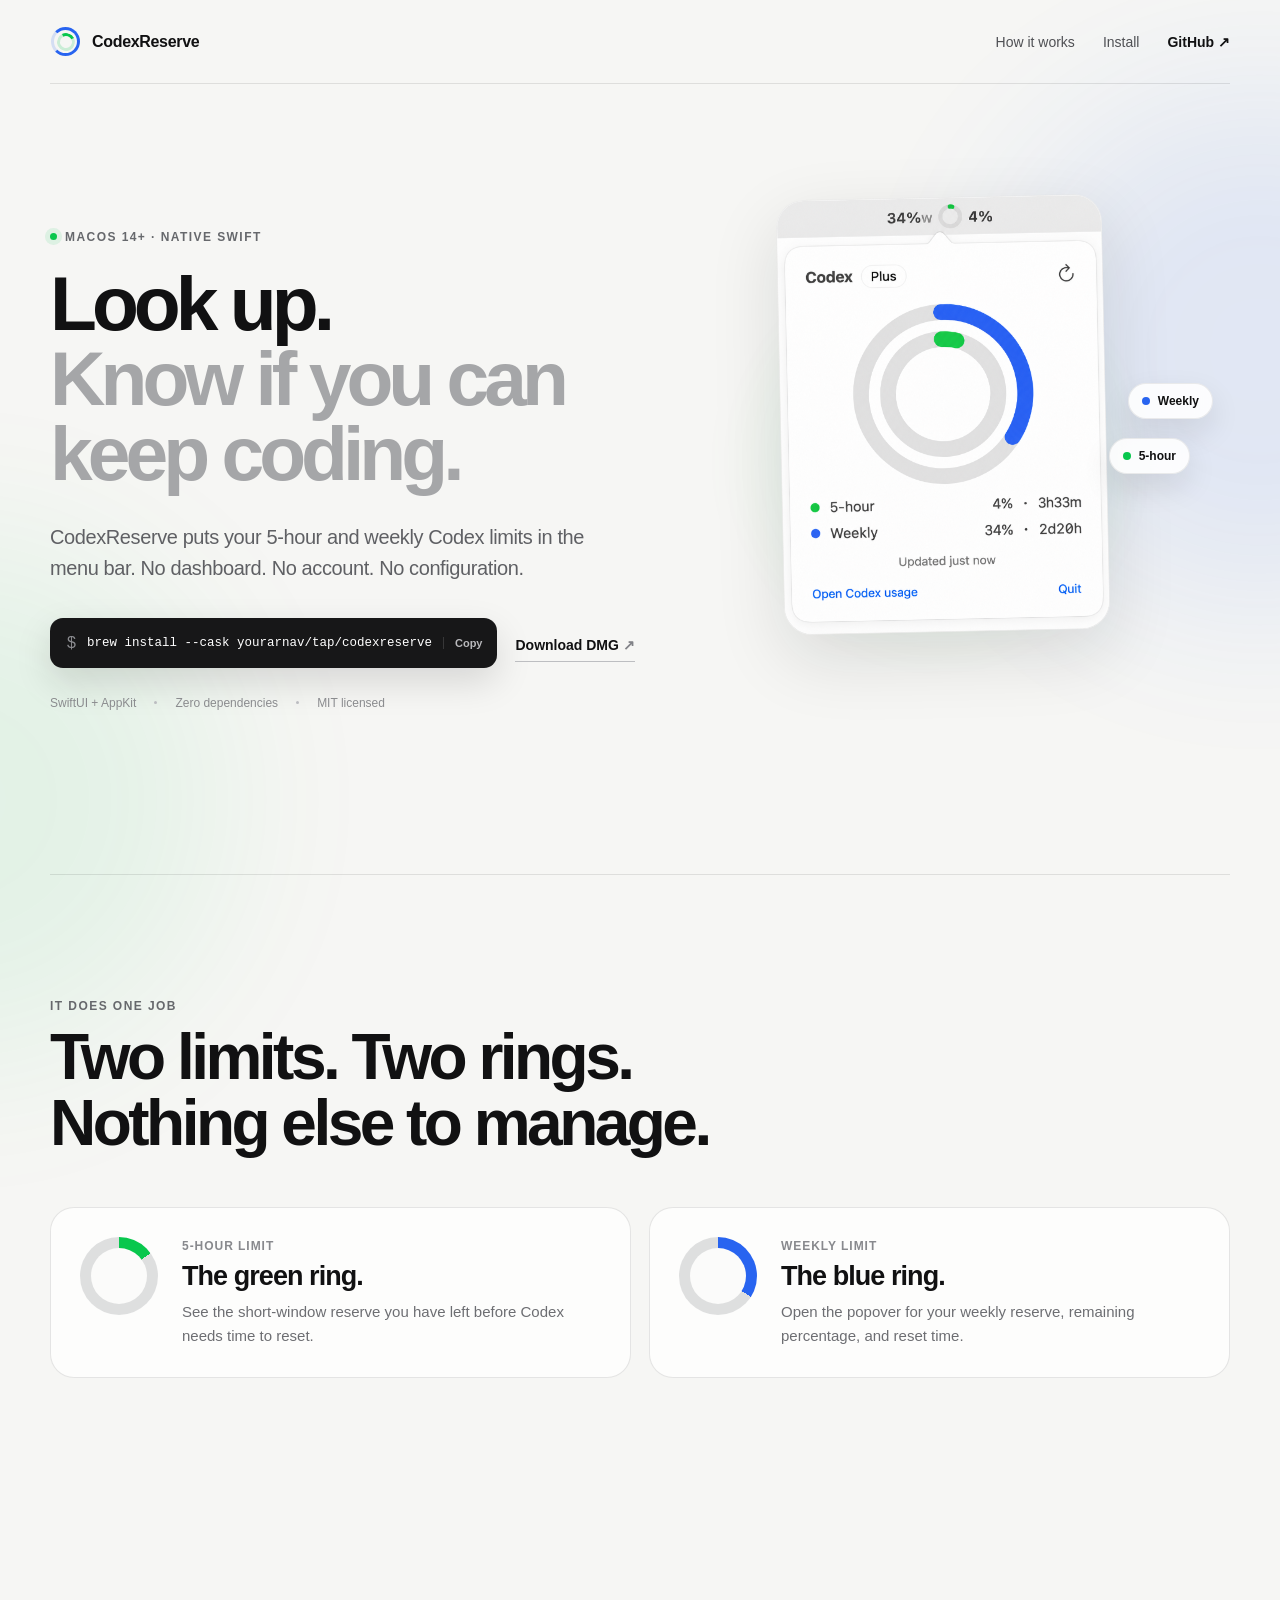
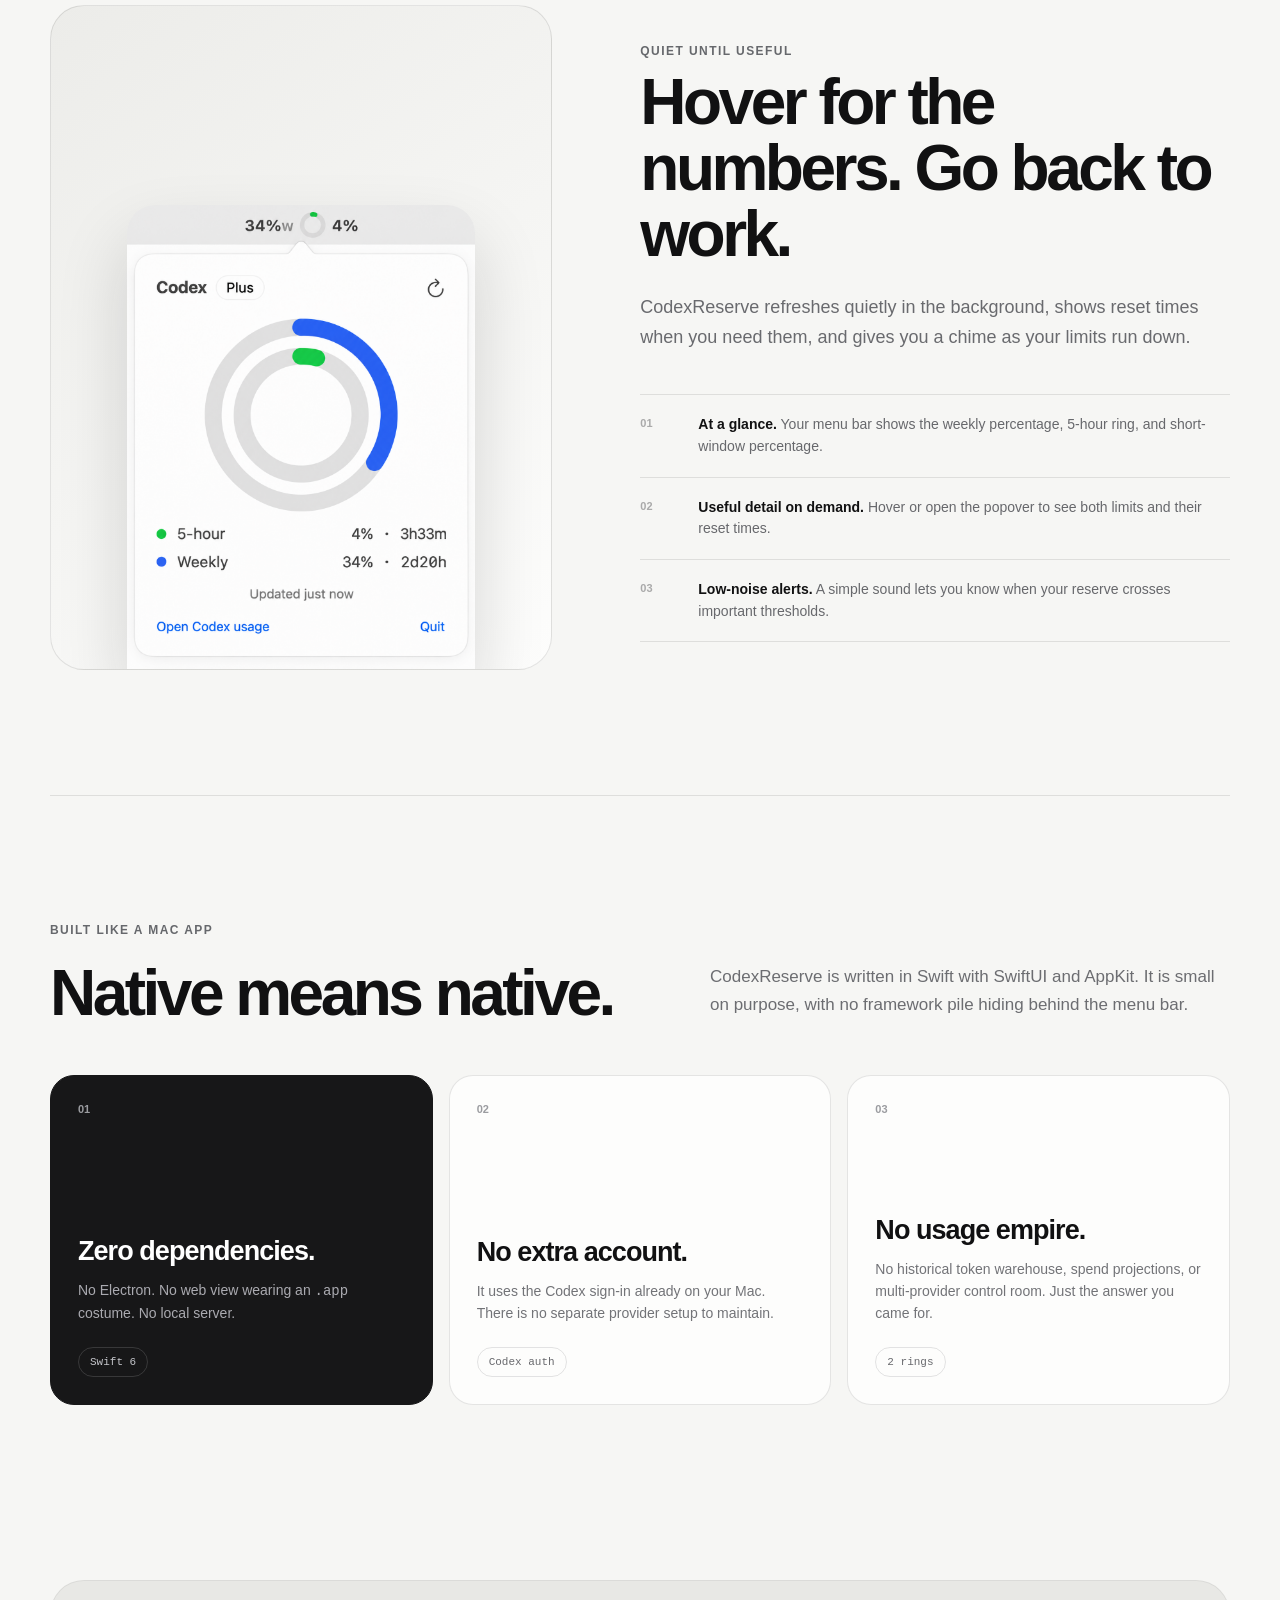
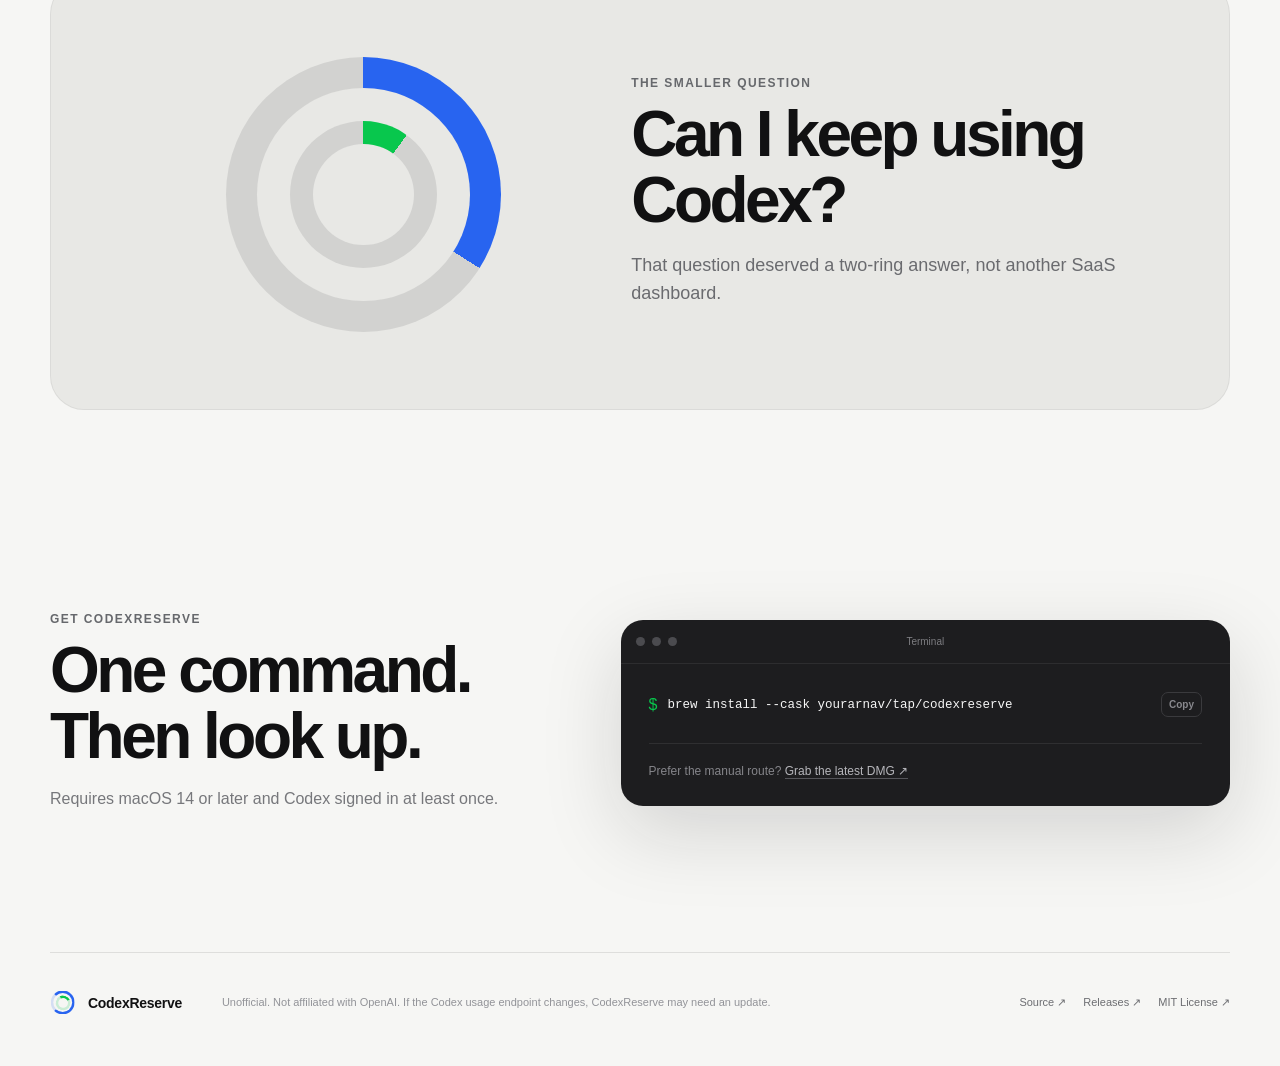
==== Website/index.html @ edc004e2 "Restore Website/index.html (recovered verbatim)" ====
<!doctype html>
<html lang="en">
<head>
  <meta charset="utf-8" />
  <meta name="viewport" content="width=device-width, initial-scale=1" />
  <meta name="description" content="CodexReserve — a tiny native macOS menu bar app that shows your 5-hour and weekly Codex limits at a glance." />
  <meta name="theme-color" content="#f6f6f4" />
  <title>CodexReserve — Know if you can keep coding.</title>
  <link rel="icon" href="assets/favicon.svg" type="image/svg+xml" />
  <link rel="stylesheet" href="styles.css" />
</head>
<body>
  <div class="ambient ambient-blue" aria-hidden="true"></div>
  <div class="ambient ambient-green" aria-hidden="true"></div>

  <header class="site-header">
    <a class="brand" href="#top" aria-label="CodexReserve home">
      <span class="brand-mark" aria-hidden="true">
        <span class="brand-ring brand-ring-blue"></span>
        <span class="brand-ring brand-ring-green"></span>
      </span>
      <span>CodexReserve</span>
    </a>

    <nav class="nav-links" aria-label="Primary navigation">
      <a href="#how">How it works</a>
      <a href="#install">Install</a>
      <a class="nav-github" href="https://github.com/yourarnav/CodexReserve" target="_blank" rel="noreferrer">GitHub ↗</a>
    </nav>
  </header>

  <main id="top">
    <section class="hero section-shell">
      <div class="hero-copy reveal">
        <div class="eyebrow"><span class="pulse-dot"></span> macOS 14+ · native Swift</div>
        <h1>Look up.<br><span>Know if you can keep coding.</span></h1>
        <p class="hero-lede">CodexReserve puts your 5-hour and weekly Codex limits in the menu bar. No dashboard. No account. No configuration.</p>

        <div class="hero-actions" id="install">
          <button class="install-command" type="button" data-copy="brew install --cask yourarnav/tap/codexreserve" aria-label="Copy Homebrew install command">
            <span class="terminal-prompt">$</span>
            <code>brew install --cask yourarnav/tap/codexreserve</code>
            <span class="copy-label">Copy</span>
          </button>
          <a class="secondary-link" href="https://github.com/yourarnav/CodexReserve/releases" target="_blank" rel="noreferrer">Download DMG <span>↗</span></a>
        </div>

        <div class="hero-meta" aria-label="Project details">
          <span>SwiftUI + AppKit</span>
          <span>Zero dependencies</span>
          <span>MIT licensed</span>
        </div>
      </div>

      <div class="hero-visual reveal reveal-delay-1" aria-label="CodexReserve app preview">
        <div class="visual-halo" aria-hidden="true"></div>
        <div class="popover-shot image-card">
          <img src="assets/pop.png" alt="CodexReserve popover showing blue weekly and green 5-hour usage rings" />
        </div>
        <div class="float-chip chip-weekly"><span class="dot dot-blue"></span> Weekly</div>
        <div class="float-chip chip-five"><span class="dot dot-green"></span> 5-hour</div>
      </div>
    </section>

    <section class="statement section-shell reveal" id="how">
      <p class="section-kicker">It does one job</p>
      <h2>Two limits. Two rings.<br>Nothing else to manage.</h2>
      <div class="limit-grid">
        <article class="limit-card limit-five">
          <div class="mini-ring mini-ring-green" aria-hidden="true"></div>
          <div>
            <p class="limit-label">5-hour limit</p>
            <h3>The green ring.</h3>
            <p>See the short-window reserve you have left before Codex needs time to reset.</p>
          </div>
        </article>
        <article class="limit-card limit-weekly">
          <div class="mini-ring mini-ring-blue" aria-hidden="true"></div>
          <div>
            <p class="limit-label">Weekly limit</p>
            <h3>The blue ring.</h3>
            <p>Open the popover for your weekly reserve, remaining percentage, and reset time.</p>
          </div>
        </article>
      </div>
    </section>

    <section class="experience section-shell reveal">
      <div class="experience-image-wrap">
        <img src="assets/pop.png" alt="CodexReserve popover interface" class="experience-image" loading="lazy" />
      </div>
      <div class="experience-copy">
        <p class="section-kicker">Quiet until useful</p>
        <h2>Hover for the numbers. Go back to work.</h2>
        <p>CodexReserve refreshes quietly in the background, shows reset times when you need them, and gives you a chime as your limits run down.</p>
        <div class="feature-lines">
          <div><span>01</span><p><strong>At a glance.</strong> Your menu bar shows the weekly percentage, 5-hour ring, and short-window percentage.</p></div>
          <div><span>02</span><p><strong>Useful detail on demand.</strong> Hover or open the popover to see both limits and their reset times.</p></div>
          <div><span>03</span><p><strong>Low-noise alerts.</strong> A simple sound lets you know when your reserve crosses important thresholds.</p></div>
        </div>
      </div>
    </section>

    <section class="native section-shell" id="native">
      <div class="native-intro reveal">
        <p class="section-kicker">Built like a Mac app</p>
        <h2>Native means native.</h2>
        <p>CodexReserve is written in Swift with SwiftUI and AppKit. It is small on purpose, with no framework pile hiding behind the menu bar.</p>
      </div>
      <div class="native-grid reveal reveal-delay-1">
        <article class="native-card native-card-dark">
          <span class="card-number">01</span>
          <h3>Zero dependencies.</h3>
          <p>No Electron. No web view wearing an <code>.app</code> costume. No local server.</p>
          <div class="code-pill">Swift 6</div>
        </article>
        <article class="native-card">
          <span class="card-number">02</span>
          <h3>No extra account.</h3>
          <p>It uses the Codex sign-in already on your Mac. There is no separate provider setup to maintain.</p>
          <div class="code-pill">Codex auth</div>
        </article>
        <article class="native-card">
          <span class="card-number">03</span>
          <h3>No usage empire.</h3>
          <p>No historical token warehouse, spend projections, or multi-provider control room. Just the answer you came for.</p>
          <div class="code-pill">2 rings</div>
        </article>
      </div>
    </section>

    <section class="answer section-shell reveal">
      <div class="answer-inner">
        <div class="answer-rings" aria-hidden="true">
          <span class="answer-ring answer-ring-blue"></span>
          <span class="answer-ring answer-ring-green"></span>
        </div>
        <div>
          <p class="section-kicker">The smaller question</p>
          <h2>Can I keep using Codex?</h2>
          <p>That question deserved a two-ring answer, not another SaaS dashboard.</p>
        </div>
      </div>
    </section>

    <section class="get section-shell reveal">
      <div class="get-copy">
        <p class="section-kicker">Get CodexReserve</p>
        <h2>One command.<br>Then look up.</h2>
        <p>Requires macOS 14 or later and Codex signed in at least once.</p>
      </div>
      <div class="install-panel">
        <div class="terminal-top"><span></span><span></span><span></span><small>Terminal</small></div>
        <div class="terminal-body">
          <button class="terminal-command" type="button" data-copy="brew install --cask yourarnav/tap/codexreserve">
            <span>$</span><code>brew install --cask yourarnav/tap/codexreserve</code><b>Copy</b>
          </button>
          <p class="terminal-note">Prefer the manual route? <a href="https://github.com/yourarnav/CodexReserve/releases" target="_blank" rel="noreferrer">Grab the latest DMG ↗</a></p>
        </div>
      </div>
    </section>
  </main>

  <footer class="site-footer section-shell">
    <a class="brand footer-brand" href="#top">
      <span class="brand-mark" aria-hidden="true"><span class="brand-ring brand-ring-blue"></span><span class="brand-ring brand-ring-green"></span></span>
      <span>CodexReserve</span>
    </a>
    <p>Unofficial. Not affiliated with OpenAI. If the Codex usage endpoint changes, CodexReserve may need an update.</p>
    <div class="footer-links">
      <a href="https://github.com/yourarnav/CodexReserve" target="_blank" rel="noreferrer">Source ↗</a>
      <a href="https://github.com/yourarnav/CodexReserve/releases" target="_blank" rel="noreferrer">Releases ↗</a>
      <a href="https://github.com/yourarnav/CodexReserve/blob/main/LICENSE" target="_blank" rel="noreferrer">MIT License ↗</a>
    </div>
  </footer>

  <div class="toast" role="status" aria-live="polite">Copied to clipboard</div>
  <script src="script.js"></script>
</body>
</html>
---- Website/styles.css ----
:root {
  --bg: #f6f6f4;
  --paper: #ffffff;
  --ink: #111112;
  --muted: #6f7074;
  --line: rgba(17, 17, 18, 0.10);
  --green: #08c74d;
  --blue: #2864f0;
  --radius-xl: 34px;
  --radius-lg: 24px;
  --shadow: 0 24px 70px rgba(20, 21, 24, 0.12);
  --max: 1180px;
}

* { box-sizing: border-box; }
html { scroll-behavior: smooth; }
body {
  margin: 0;
  color: var(--ink);
  background: var(--bg);
  font-family: -apple-system, BlinkMacSystemFont, "SF Pro Display", "SF Pro Text", Inter, Helvetica, Arial, sans-serif;
  -webkit-font-smoothing: antialiased;
  overflow-x: hidden;
}

a { color: inherit; text-decoration: none; }
button, input { font: inherit; }
button { color: inherit; }
img { display: block; max-width: 100%; }
::selection { background: rgba(40, 100, 240, .16); }

.ambient {
  position: fixed;
  width: 520px;
  height: 520px;
  filter: blur(90px);
  border-radius: 50%;
  opacity: .10;
  pointer-events: none;
  z-index: -1;
}
.ambient-blue { background: var(--blue); top: 90px; right: -240px; }
.ambient-green { background: var(--green); top: 540px; left: -300px; opacity: .075; }

.section-shell { width: min(calc(100% - 48px), var(--max)); margin-inline: auto; }

.site-header {
  width: min(calc(100% - 48px), var(--max));
  height: 84px;
  margin-inline: auto;
  display: flex;
  align-items: center;
  justify-content: space-between;
  border-bottom: 1px solid var(--line);
  position: relative;
  z-index: 50;
}
.brand { display: inline-flex; align-items: center; gap: 11px; font-size: 16px; font-weight: 710; letter-spacing: -.02em; }
.brand-mark { width: 31px; height: 31px; position: relative; display: inline-block; }
.brand-ring { position: absolute; border: 3px solid; border-radius: 50%; }
.brand-ring-blue { width: 29px; height: 29px; inset: 1px; border-color: var(--blue); border-left-color: rgba(40,100,240,.16); }
.brand-ring-green { width: 18px; height: 18px; inset: 6.5px; border-color: rgba(8,199,77,.18); border-top-color: var(--green); transform: rotate(18deg); }
.nav-links { display: flex; align-items: center; gap: 28px; font-size: 14px; color: #4f5054; }
.nav-links a { transition: opacity .2s ease; }
.nav-links a:hover { opacity: .55; }
.nav-github { color: var(--ink) !important; font-weight: 650; }

.hero {
  min-height: 790px;
  display: grid;
  grid-template-columns: 1.02fr .98fr;
  align-items: center;
  gap: 32px;
  padding-block: 70px 92px;
}
.eyebrow, .section-kicker {
  font-size: 12px;
  font-weight: 760;
  letter-spacing: .12em;
  text-transform: uppercase;
  color: #66686c;
}
.eyebrow { display: inline-flex; align-items: center; gap: 8px; margin-bottom: 22px; }
.pulse-dot { width: 7px; height: 7px; border-radius: 50%; background: var(--green); box-shadow: 0 0 0 5px rgba(8,199,77,.1); }
.hero h1 {
  font-size: clamp(54px, 6vw, 82px);
  line-height: .98;
  letter-spacing: -.065em;
  margin: 0;
  max-width: 720px;
  font-weight: 760;
}
.hero h1 span { color: #a5a6a8; }
.hero-lede {
  max-width: 600px;
  margin: 30px 0 0;
  font-size: 20px;
  line-height: 1.55;
  letter-spacing: -.02em;
  color: #5f6064;
}
.hero-actions { display: flex; align-items: center; gap: 18px; margin-top: 34px; flex-wrap: wrap; }
.install-command {
  border: 0;
  background: #171718;
  color: #fff;
  min-height: 50px;
  padding: 0 15px 0 17px;
  border-radius: 13px;
  display: inline-flex;
  align-items: center;
  gap: 11px;
  cursor: pointer;
  box-shadow: 0 14px 36px rgba(0,0,0,.13);
  transition: transform .2s ease, box-shadow .2s ease;
  max-width: 100%;
}
.install-command:hover { transform: translateY(-2px); box-shadow: 0 18px 42px rgba(0,0,0,.18); }
.install-command code { font-family: ui-monospace, SFMono-Regular, Menlo, Monaco, monospace; font-size: 12.5px; white-space: nowrap; }
.terminal-prompt { color: #8b8c90; }
.copy-label { font-size: 11px; border-left: 1px solid rgba(255,255,255,.14); padding-left: 11px; color: #b9b9bc; font-weight: 650; }
.secondary-link { font-size: 14px; font-weight: 680; border-bottom: 1px solid #bdbec1; padding: 13px 0 8px; }
.secondary-link span { color: #818287; }
.hero-meta { display: flex; flex-wrap: wrap; gap: 9px 18px; margin-top: 28px; color: #8a8b8e; font-size: 12px; }
.hero-meta span { display: inline-flex; align-items: center; gap: 18px; }
.hero-meta span:not(:last-child)::after { content: ""; width: 3px; height: 3px; border-radius: 50%; background: #bbbcc0; }

.hero-visual { min-height: 610px; position: relative; perspective: 1000px; }
.visual-halo { position: absolute; width: 460px; height: 460px; background: radial-gradient(circle, rgba(40,100,240,.15), rgba(8,199,77,.035) 46%, transparent 69%); filter: blur(12px); top: 68px; left: 48%; transform: translateX(-50%); }
.image-card { background: rgba(255,255,255,.9); border: 1px solid rgba(17,17,18,.08); box-shadow: var(--shadow); overflow: hidden; }
.image-card img { width: 100%; height: 100%; object-fit: cover; }
.popover-shot { position: absolute; width: 58%; aspect-ratio: 1086/1448; left: 20%; top: 34px; border-radius: 28px; transform: rotate(-1.2deg); z-index: 3; }
.float-chip { position: absolute; z-index: 5; background: rgba(255,255,255,.88); backdrop-filter: blur(15px); border: 1px solid rgba(17,17,18,.08); box-shadow: 0 13px 30px rgba(20,21,24,.10); border-radius: 999px; padding: 10px 13px; font-size: 12px; font-weight: 650; display: flex; align-items: center; gap: 8px; }
.chip-weekly { right: 3%; top: 220px; }
.chip-five { right: 7%; top: 275px; }
.dot { width: 8px; height: 8px; border-radius: 50%; display: inline-block; }
.dot-blue { background: var(--blue); }
.dot-green { background: var(--green); }

.statement { padding: 112px 0; border-top: 1px solid var(--line); }
.statement h2, .native h2, .answer h2, .get h2, .experience h2 {
  font-size: clamp(40px, 5vw, 66px);
  letter-spacing: -.055em;
  line-height: 1.03;
  margin: 12px 0 0;
  font-weight: 745;
}
.limit-grid { display: grid; grid-template-columns: 1fr 1fr; gap: 18px; margin-top: 50px; }
.limit-card { background: rgba(255,255,255,.73); border: 1px solid var(--line); border-radius: var(--radius-lg); padding: 29px; display: grid; grid-template-columns: auto 1fr; gap: 24px; align-items: start; }
.limit-label { color: #88898d; font-size: 12px; font-weight: 730; letter-spacing: .08em; text-transform: uppercase; margin: 2px 0 8px; }
.limit-card h3 { font-size: 27px; letter-spacing: -.035em; margin: 0 0 8px; }
.limit-card p:last-child { color: #6d6e72; line-height: 1.6; margin: 0; font-size: 15px; }
.mini-ring { width: 78px; height: 78px; border-radius: 50%; position: relative; }
.mini-ring::after { content: ""; position: absolute; inset: 11px; border-radius: 50%; background: #fbfbfa; }
.mini-ring-green { background: conic-gradient(var(--green) 0 15%, #dedfdf 15% 100%); }
.mini-ring-blue { background: conic-gradient(var(--blue) 0 34%, #dedfdf 34% 100%); }

.experience { display: grid; grid-template-columns: .92fr 1.08fr; gap: 88px; align-items: center; padding: 115px 0 125px; }
.experience-image-wrap { background: linear-gradient(145deg, #ecece9, #fdfdfc); border: 1px solid var(--line); border-radius: var(--radius-xl); min-height: 665px; position: relative; overflow: hidden; display: grid; place-items: end center; padding: 42px 38px 0; }
.experience-image { width: min(82%, 410px); border-radius: 28px 28px 0 0; box-shadow: 0 36px 70px rgba(19,19,21,.16); }
.experience-copy > p:not(.section-kicker) { color: #696a6e; font-size: 18px; line-height: 1.65; max-width: 560px; margin: 25px 0 0; }
.feature-lines { margin-top: 42px; border-top: 1px solid var(--line); }
.feature-lines > div { display: grid; grid-template-columns: 44px 1fr; gap: 14px; padding: 19px 0; border-bottom: 1px solid var(--line); }
.feature-lines span { color: #aaa; font-size: 11px; font-weight: 740; padding-top: 3px; }
.feature-lines p { margin: 0; color: #67686c; font-size: 14px; line-height: 1.55; }
.feature-lines strong { color: var(--ink); }

.native { padding: 115px 0 125px; border-top: 1px solid var(--line); }
.native-intro { display: grid; grid-template-columns: 1fr 1fr; column-gap: 40px; align-items: end; }
.native-intro .section-kicker { grid-column: 1 / -1; }
.native-intro p:last-child { color: #6c6d71; font-size: 17px; line-height: 1.65; margin: 0 0 8px; max-width: 520px; justify-self: end; }
.native-grid { display: grid; grid-template-columns: repeat(3, 1fr); gap: 16px; margin-top: 48px; }
.native-card { min-height: 330px; border: 1px solid var(--line); border-radius: var(--radius-lg); padding: 27px; background: rgba(255,255,255,.72); display: flex; flex-direction: column; }
.native-card-dark { background: #171718; color: white; border-color: #171718; }
.card-number { font-size: 11px; color: #9b9ca0; font-weight: 700; }
.native-card h3 { margin: auto 0 12px; font-size: 27px; letter-spacing: -.035em; }
.native-card p { margin: 0 0 22px; color: #727377; line-height: 1.6; font-size: 14px; }
.native-card-dark p { color: #aaaab0; }
.native-card code { font-family: ui-monospace, SFMono-Regular, Menlo, monospace; }
.code-pill { align-self: flex-start; border: 1px solid rgba(17,17,18,.11); border-radius: 999px; padding: 8px 11px; font-family: ui-monospace, SFMono-Regular, Menlo, monospace; font-size: 11px; color: #68696d; }
.native-card-dark .code-pill { border-color: rgba(255,255,255,.14); color: #c4c5ca; }

.answer { padding: 50px 0 130px; }
.answer-inner { min-height: 430px; border-radius: var(--radius-xl); background: #e8e8e5; border: 1px solid rgba(17,17,18,.06); display: grid; grid-template-columns: 1fr 1.1fr; align-items: center; overflow: hidden; padding: 55px 74px; gap: 30px; }
.answer-rings { width: 275px; height: 275px; position: relative; justify-self: center; }
.answer-ring { position: absolute; border-radius: 50%; }
.answer-ring-blue { inset: 0; background: conic-gradient(var(--blue) 0 34%, #d2d2d0 34%); }
.answer-ring-blue::after { content: ""; position: absolute; inset: 31px; border-radius: 50%; background: #e8e8e5; }
.answer-ring-green { inset: 64px; background: conic-gradient(var(--green) 0 10%, #d2d2d0 10%); z-index: 2; }
.answer-ring-green::after { content: ""; position: absolute; inset: 23px; border-radius: 50%; background: #e8e8e5; }
.answer-inner h2 { font-size: clamp(42px, 5vw, 64px); }
.answer-inner p:last-child { color: #6a6b6f; font-size: 18px; line-height: 1.55; max-width: 520px; }

.get { display: grid; grid-template-columns: .9fr 1.1fr; gap: 72px; align-items: center; padding: 60px 0 125px; }
.get-copy > p:last-child { color: #76777b; line-height: 1.6; }
.install-panel { background: #1d1d1f; border-radius: 22px; box-shadow: 0 26px 80px rgba(20,20,22,.15); overflow: hidden; }
.terminal-top { height: 44px; display: flex; align-items: center; gap: 7px; padding: 0 15px; border-bottom: 1px solid rgba(255,255,255,.07); position: relative; }
.terminal-top span { width: 9px; height: 9px; border-radius: 50%; background: #4b4b4f; }
.terminal-top small { position: absolute; left: 50%; transform: translateX(-50%); color: #7d7d81; font-size: 10px; }
.terminal-body { padding: 28px; }
.terminal-command { width: 100%; background: transparent; border: 0; color: #f6f6f6; display: grid; grid-template-columns: auto 1fr auto; align-items: center; gap: 10px; padding: 0; text-align: left; cursor: pointer; }
.terminal-command > span { color: var(--green); }
.terminal-command code { font-family: ui-monospace, SFMono-Regular, Menlo, Monaco, monospace; font-size: 12.5px; overflow: hidden; text-overflow: ellipsis; white-space: nowrap; }
.terminal-command b { font-size: 10px; color: #89898e; border: 1px solid #3a3a3d; border-radius: 7px; padding: 6px 7px; }
.terminal-note { margin: 26px 0 0; padding-top: 20px; border-top: 1px solid rgba(255,255,255,.08); color: #85858a; font-size: 12px; }
.terminal-note a { color: #b6b6bb; border-bottom: 1px solid #55555a; }

.site-footer { border-top: 1px solid var(--line); padding: 34px 0 48px; display: grid; grid-template-columns: auto 1fr auto; align-items: center; gap: 40px; }
.footer-brand { font-size: 14px; }
.footer-brand .brand-mark { transform: scale(.82); transform-origin: left center; width: 27px; }
.site-footer > p { color: #929398; font-size: 11px; line-height: 1.5; margin: 0; max-width: 590px; }
.footer-links { display: flex; gap: 17px; color: #6d6e72; font-size: 11px; }

.toast { position: fixed; left: 50%; bottom: 28px; transform: translate(-50%, 20px); background: #151516; color: white; border-radius: 999px; padding: 10px 15px; font-size: 12px; opacity: 0; pointer-events: none; transition: opacity .22s ease, transform .22s ease; z-index: 100; box-shadow: 0 12px 35px rgba(0,0,0,.2); }
.toast.show { opacity: 1; transform: translate(-50%, 0); }

.reveal { opacity: 0; transform: translateY(18px); transition: opacity .72s cubic-bezier(.2,.7,.2,1), transform .72s cubic-bezier(.2,.7,.2,1); }
.reveal.revealed { opacity: 1; transform: none; }
.reveal-delay-1 { transition-delay: .12s; }

@media (prefers-reduced-motion: reduce) {
  *, *::before, *::after { scroll-behavior: auto !important; transition: none !important; animation: none !important; }
  .reveal { opacity: 1; transform: none; }
}

@media (max-width: 960px) {
  .nav-links a:not(.nav-github) { display: none; }
  .hero { grid-template-columns: 1fr; padding-top: 62px; }
  .hero-copy { text-align: center; }
  .eyebrow, .hero-actions, .hero-meta { justify-content: center; }
  .hero-lede { margin-inline: auto; }
  .hero-visual { width: min(100%, 680px); margin: 0 auto; min-height: 640px; }
  .limit-grid, .native-grid { grid-template-columns: 1fr; }
  .experience { grid-template-columns: 1fr; gap: 54px; }
  .experience-image-wrap { width: min(100%, 650px); justify-self: center; }
  .native-intro { grid-template-columns: 1fr; }
  .native-intro p:last-child { justify-self: start; margin-top: 22px; }
  .native-card { min-height: 260px; }
  .answer-inner { grid-template-columns: 1fr; text-align: center; padding: 55px 38px; }
  .answer-inner p:last-child { margin-inline: auto; }
  .get { grid-template-columns: 1fr; gap: 40px; }
  .site-footer { grid-template-columns: 1fr; gap: 20px; }
}

@media (max-width: 640px) {
  .section-shell, .site-header { width: min(calc(100% - 30px), var(--max)); }
  .site-header { height: 70px; }
  .nav-github { font-size: 13px; }
  .hero { min-height: 0; padding: 48px 0 72px; }
  .hero h1 { font-size: clamp(49px, 15vw, 64px); }
  .hero-lede { font-size: 17px; }
  .hero-actions { flex-direction: column; align-items: stretch; }
  .install-command { width: 100%; justify-content: flex-start; overflow: hidden; }
  .install-command code { overflow: hidden; text-overflow: ellipsis; }
  .copy-label { margin-left: auto; }
  .secondary-link { align-self: center; }
  .hero-meta span::after { display: none; }
  .hero-visual { min-height: 470px; margin-top: 18px; }
  .popover-shot { width: 64%; top: 24px; left: 18%; border-radius: 21px; }
  .chip-weekly { right: 0; top: 170px; }
  .chip-five { right: 2%; top: 218px; }
  .statement, .native { padding: 84px 0; }
  .statement h2, .native h2, .experience h2, .get h2 { font-size: 42px; }
  .limit-grid { margin-top: 34px; }
  .limit-card { grid-template-columns: 1fr; }
  .experience { padding: 85px 0; }
  .experience-image-wrap { min-height: 520px; padding: 34px 24px 0; }
  .experience-image { width: min(88%, 360px); }
  .native-grid { margin-top: 35px; }
  .answer { padding-bottom: 90px; }
  .answer-inner { padding: 48px 24px; }
  .answer-rings { width: 215px; height: 215px; }
  .answer-ring-blue::after { inset: 25px; }
  .answer-ring-green { inset: 51px; }
  .answer-ring-green::after { inset: 18px; }
  .get { padding-bottom: 90px; }
  .terminal-body { padding: 22px 18px; }
  .terminal-command code { font-size: 11px; }
  .site-footer { padding-bottom: 32px; }
  .footer-links { flex-wrap: wrap; }
}
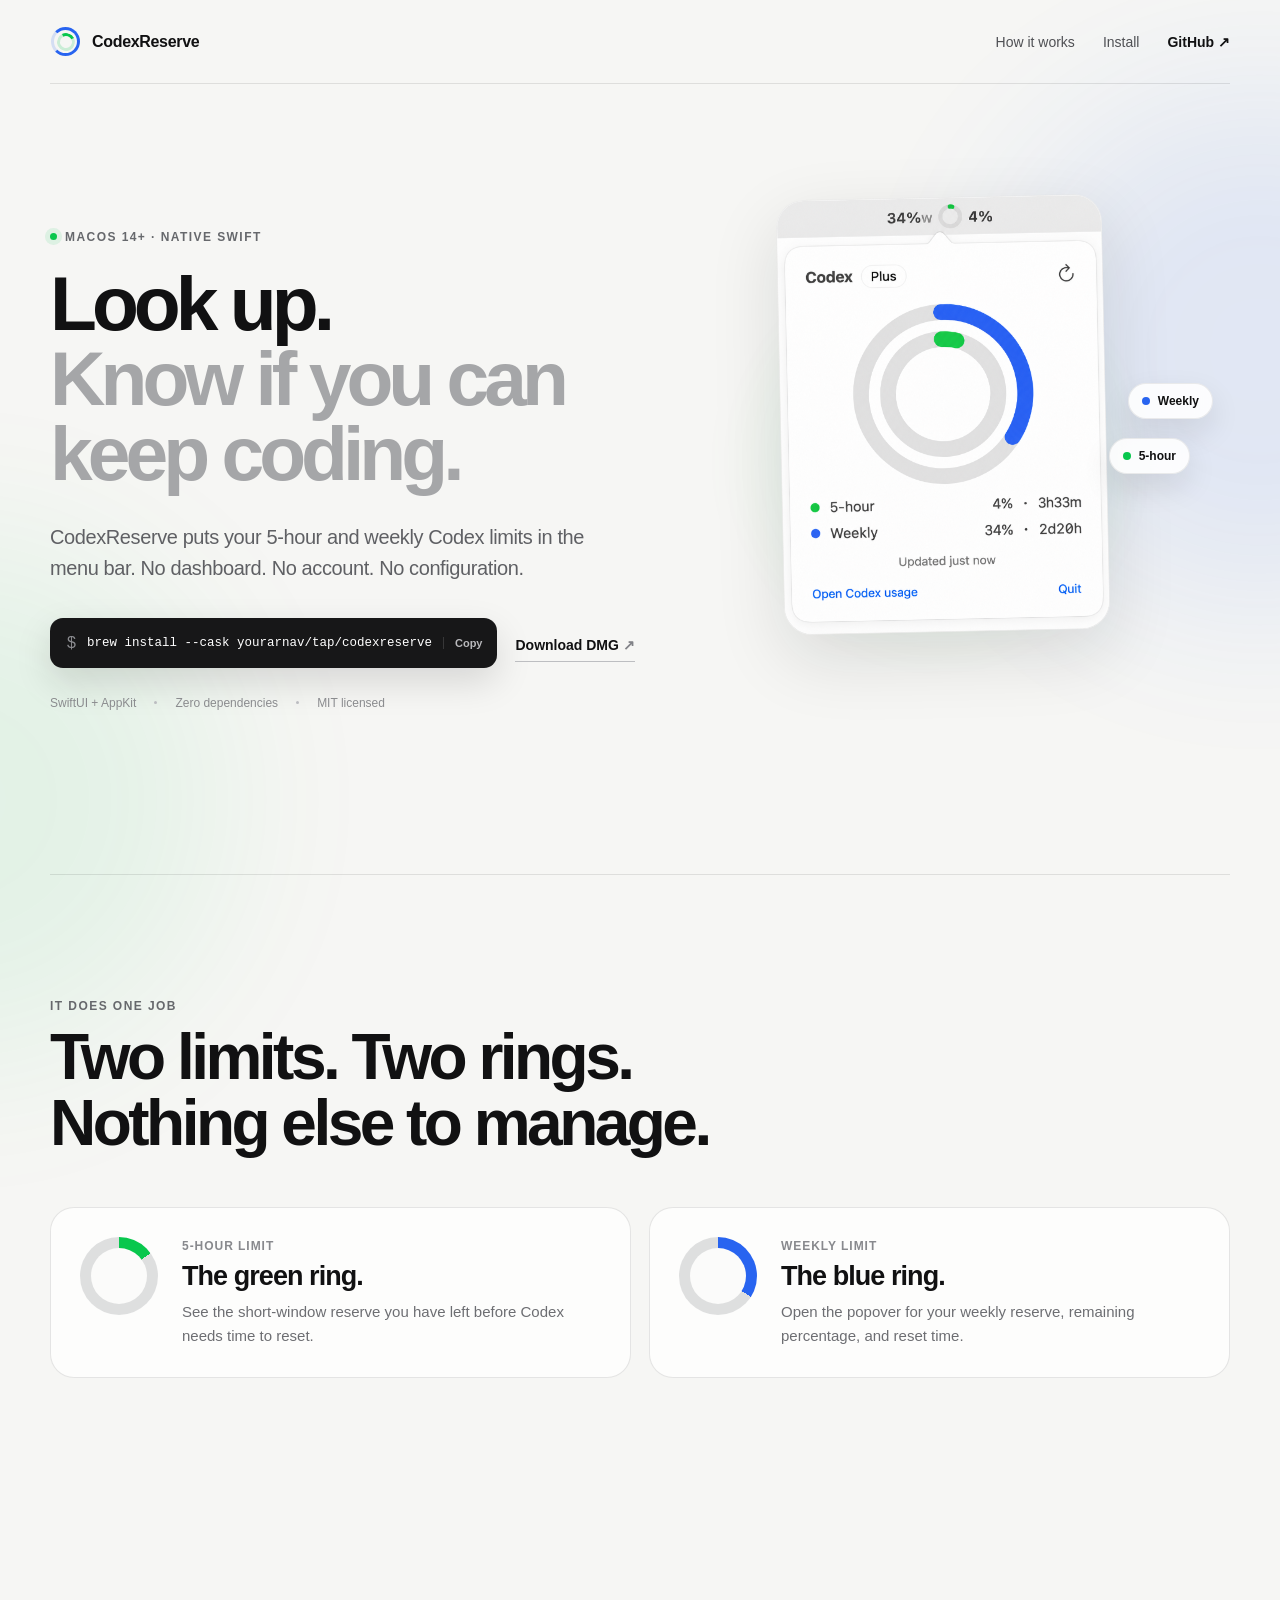
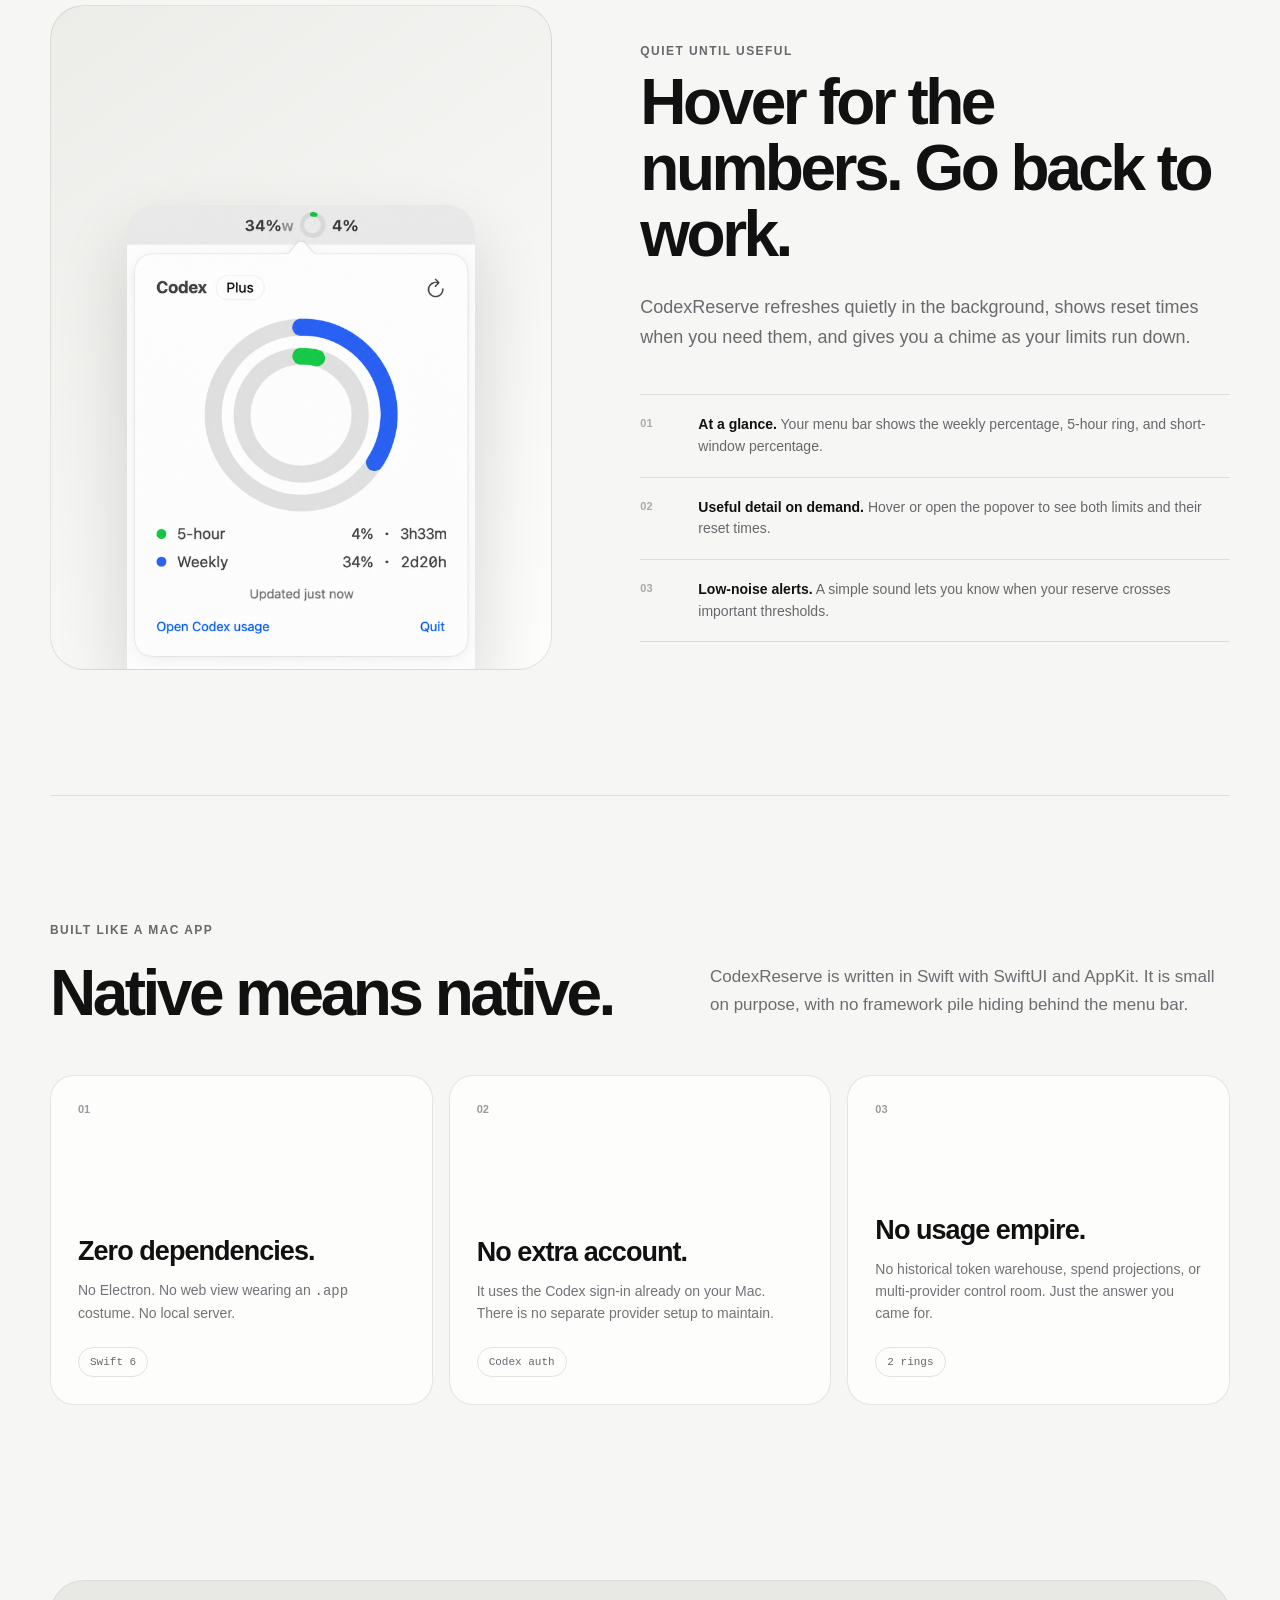
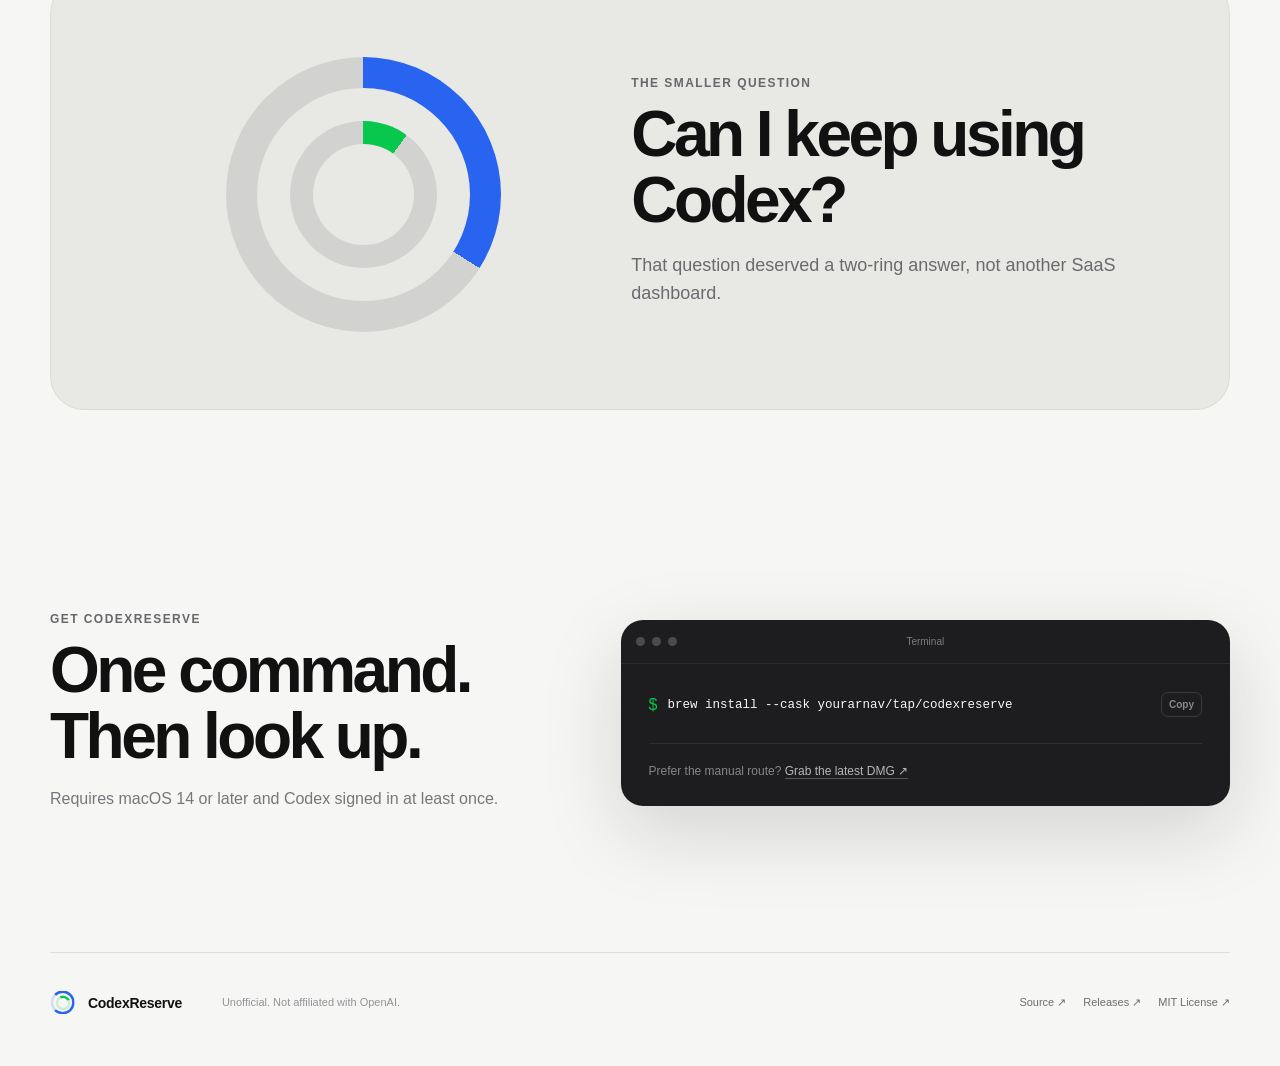
==== commit 47991fa5: "Site: all cards white, drop endpoint caveat" ====
--- a/Website/index.html
+++ b/Website/index.html
@@ -108,7 +108,7 @@
         <p>CodexReserve is written in Swift with SwiftUI and AppKit. It is small on purpose, with no framework pile hiding behind the menu bar.</p>
       </div>
       <div class="native-grid reveal reveal-delay-1">
-        <article class="native-card native-card-dark">
+        <article class="native-card">
           <span class="card-number">01</span>
           <h3>Zero dependencies.</h3>
           <p>No Electron. No web view wearing an <code>.app</code> costume. No local server.</p>
@@ -166,7 +166,7 @@
       <span class="brand-mark" aria-hidden="true"><span class="brand-ring brand-ring-blue"></span><span class="brand-ring brand-ring-green"></span></span>
       <span>CodexReserve</span>
     </a>
-    <p>Unofficial. Not affiliated with OpenAI. If the Codex usage endpoint changes, CodexReserve may need an update.</p>
+    <p>Unofficial. Not affiliated with OpenAI.</p>
     <div class="footer-links">
       <a href="https://github.com/yourarnav/CodexReserve" target="_blank" rel="noreferrer">Source ↗</a>
       <a href="https://github.com/yourarnav/CodexReserve/releases" target="_blank" rel="noreferrer">Releases ↗</a>
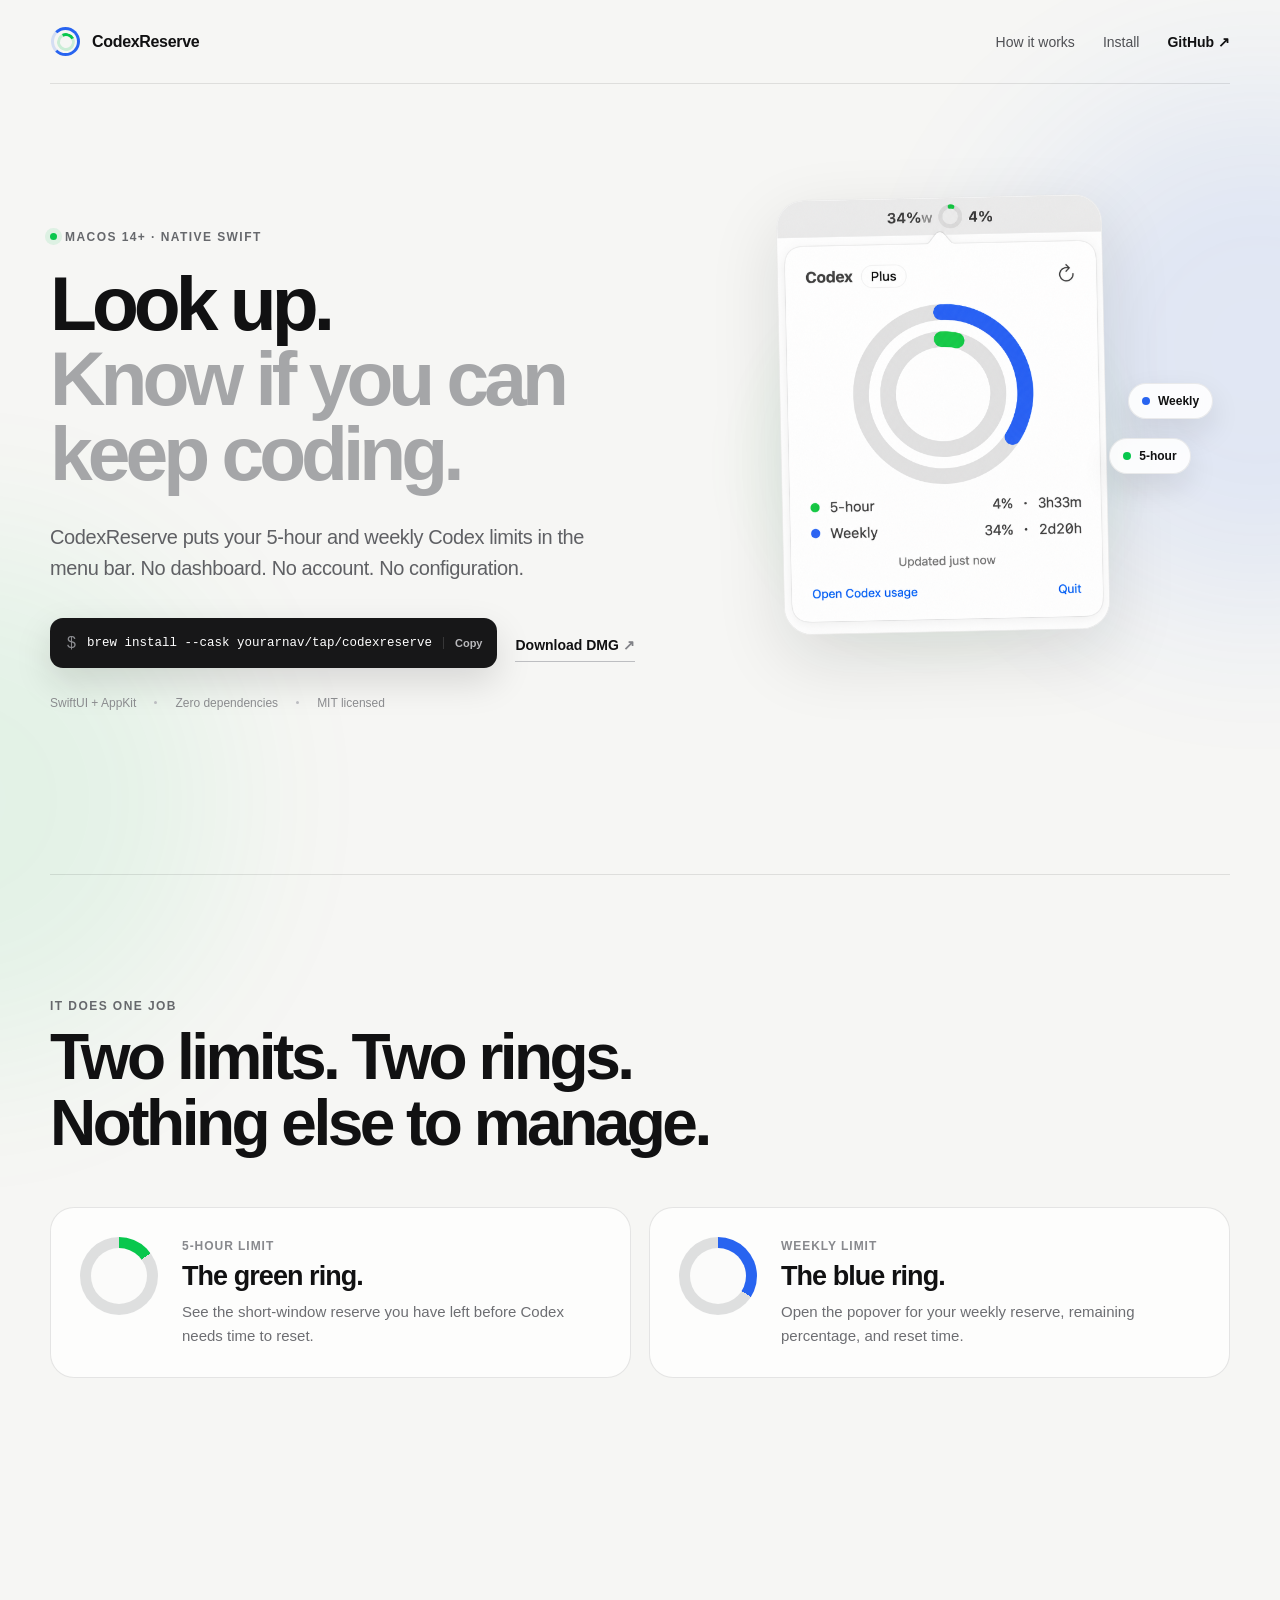
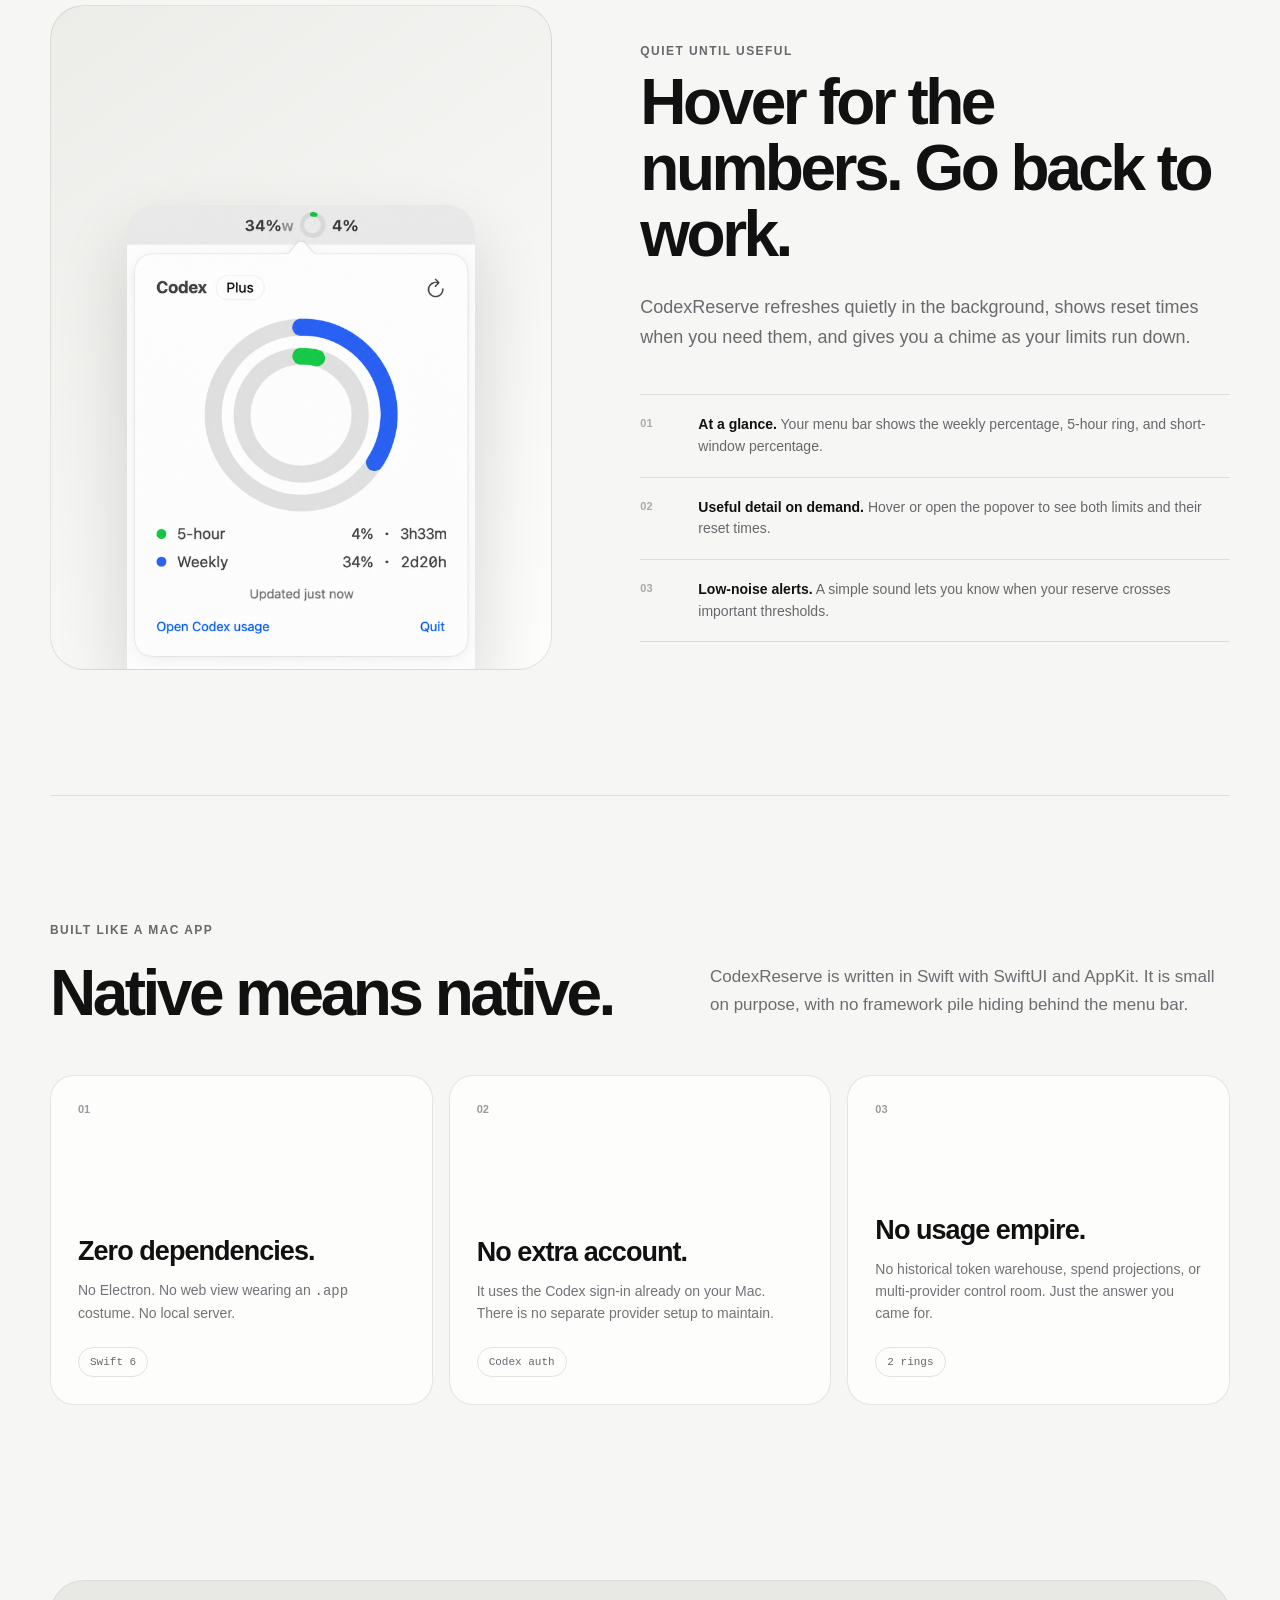
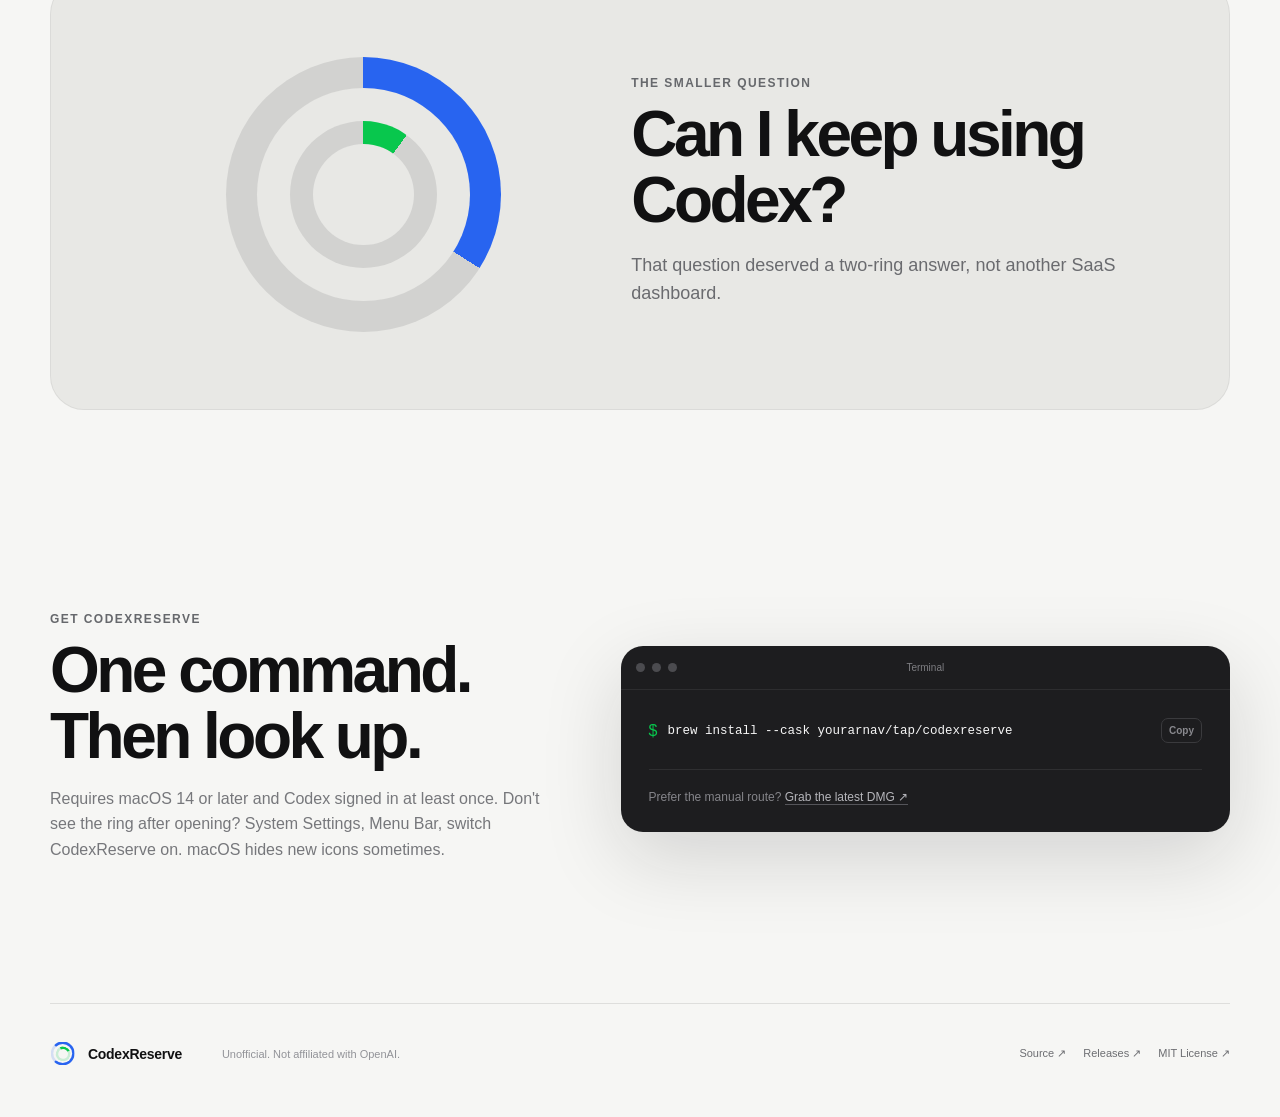
==== commit c962deaf: "Stranger-proofing: no-Codex alert, universal binary, can't-see-it notes" ====
--- a/Website/index.html
+++ b/Website/index.html
@@ -147,7 +147,7 @@
       <div class="get-copy">
         <p class="section-kicker">Get CodexReserve</p>
         <h2>One command.<br>Then look up.</h2>
-        <p>Requires macOS 14 or later and Codex signed in at least once.</p>
+        <p>Requires macOS 14 or later and Codex signed in at least once. Don't see the ring after opening? System Settings, Menu Bar, switch CodexReserve on. macOS hides new icons sometimes.</p>
       </div>
       <div class="install-panel">
         <div class="terminal-top"><span></span><span></span><span></span><small>Terminal</small></div>
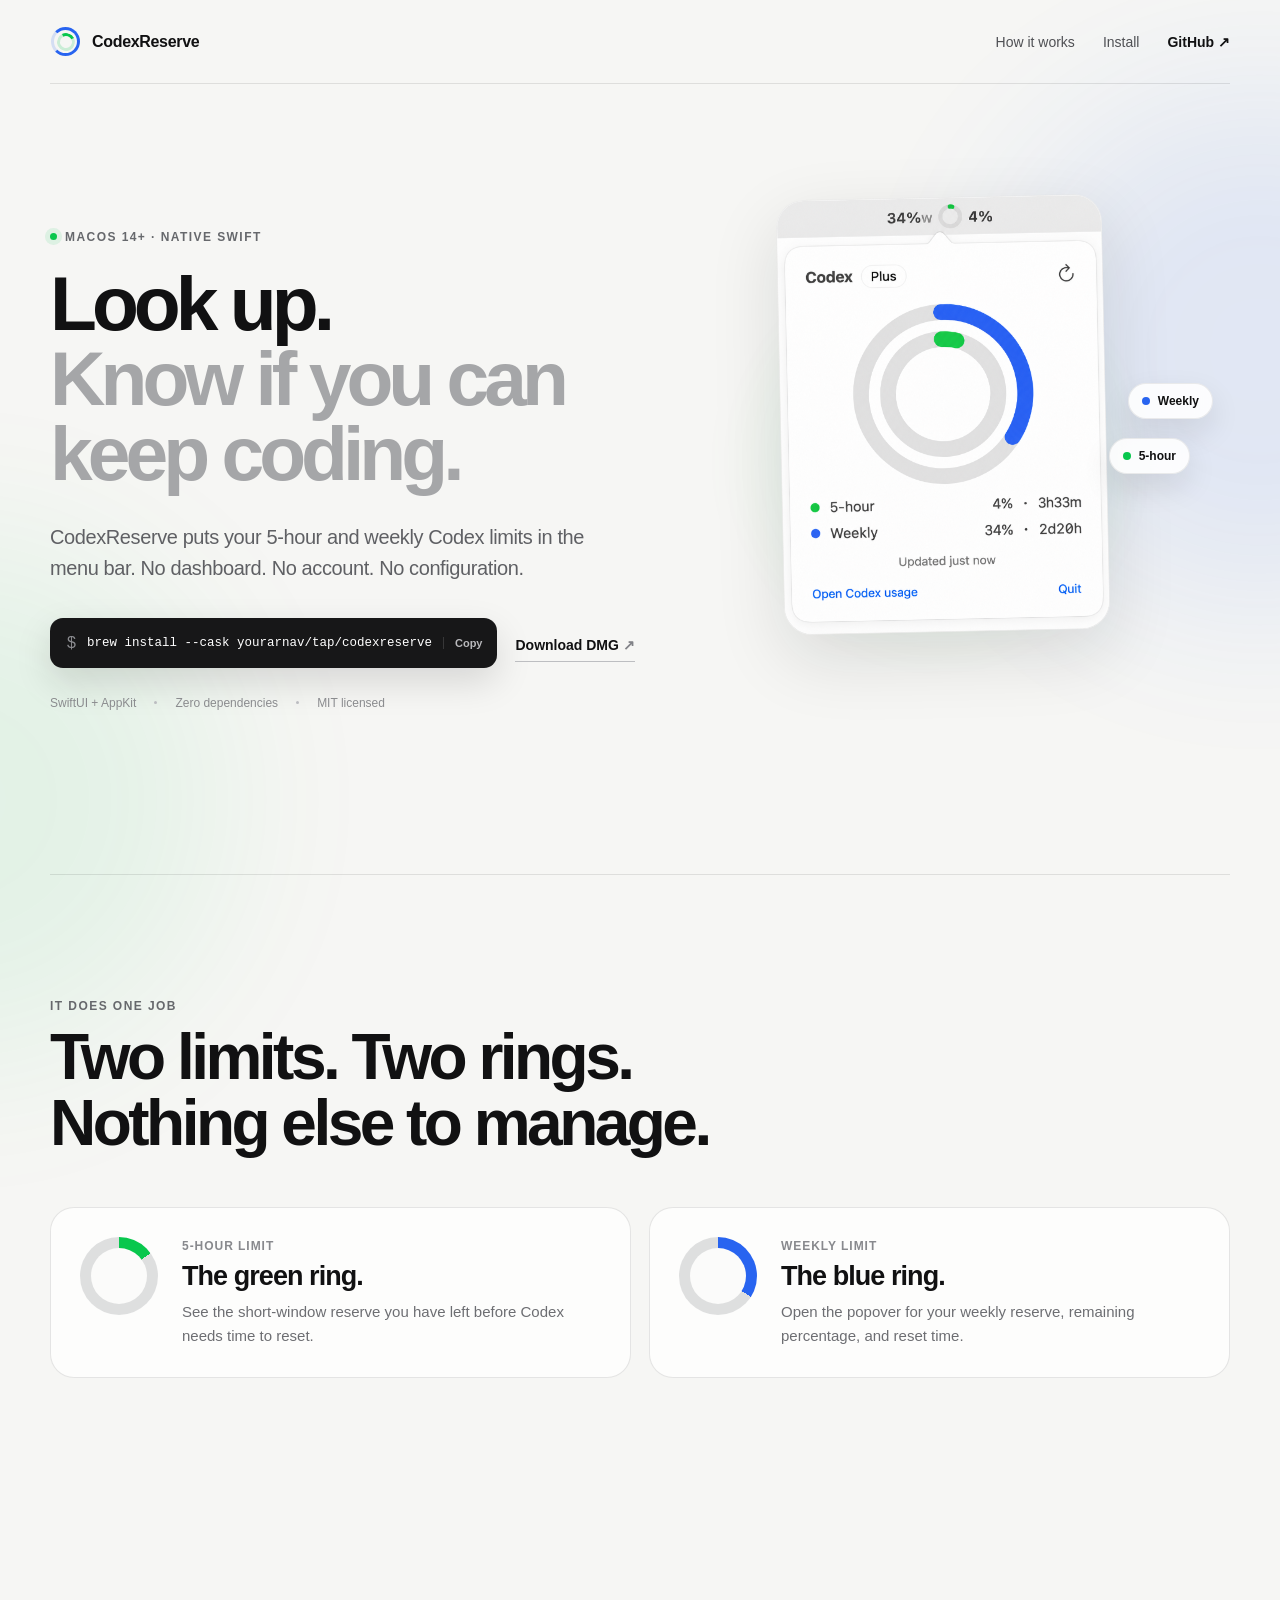
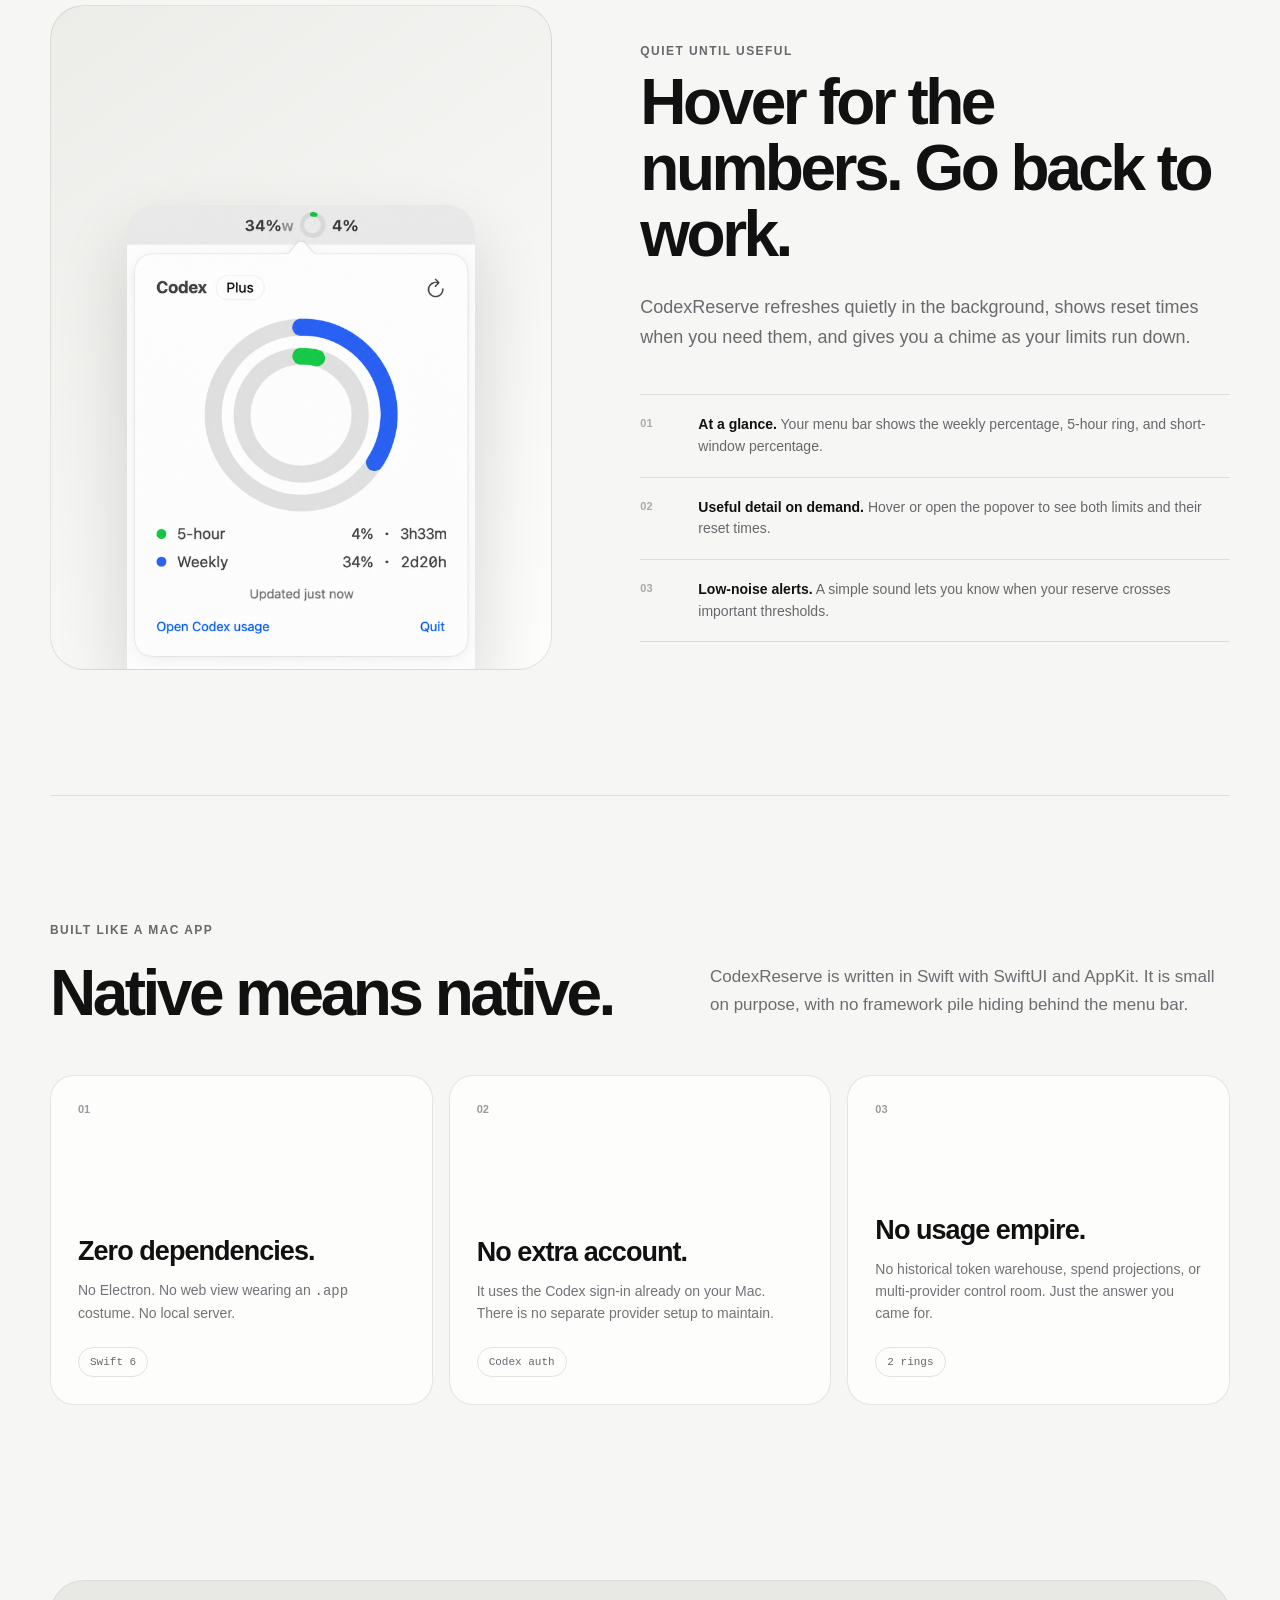
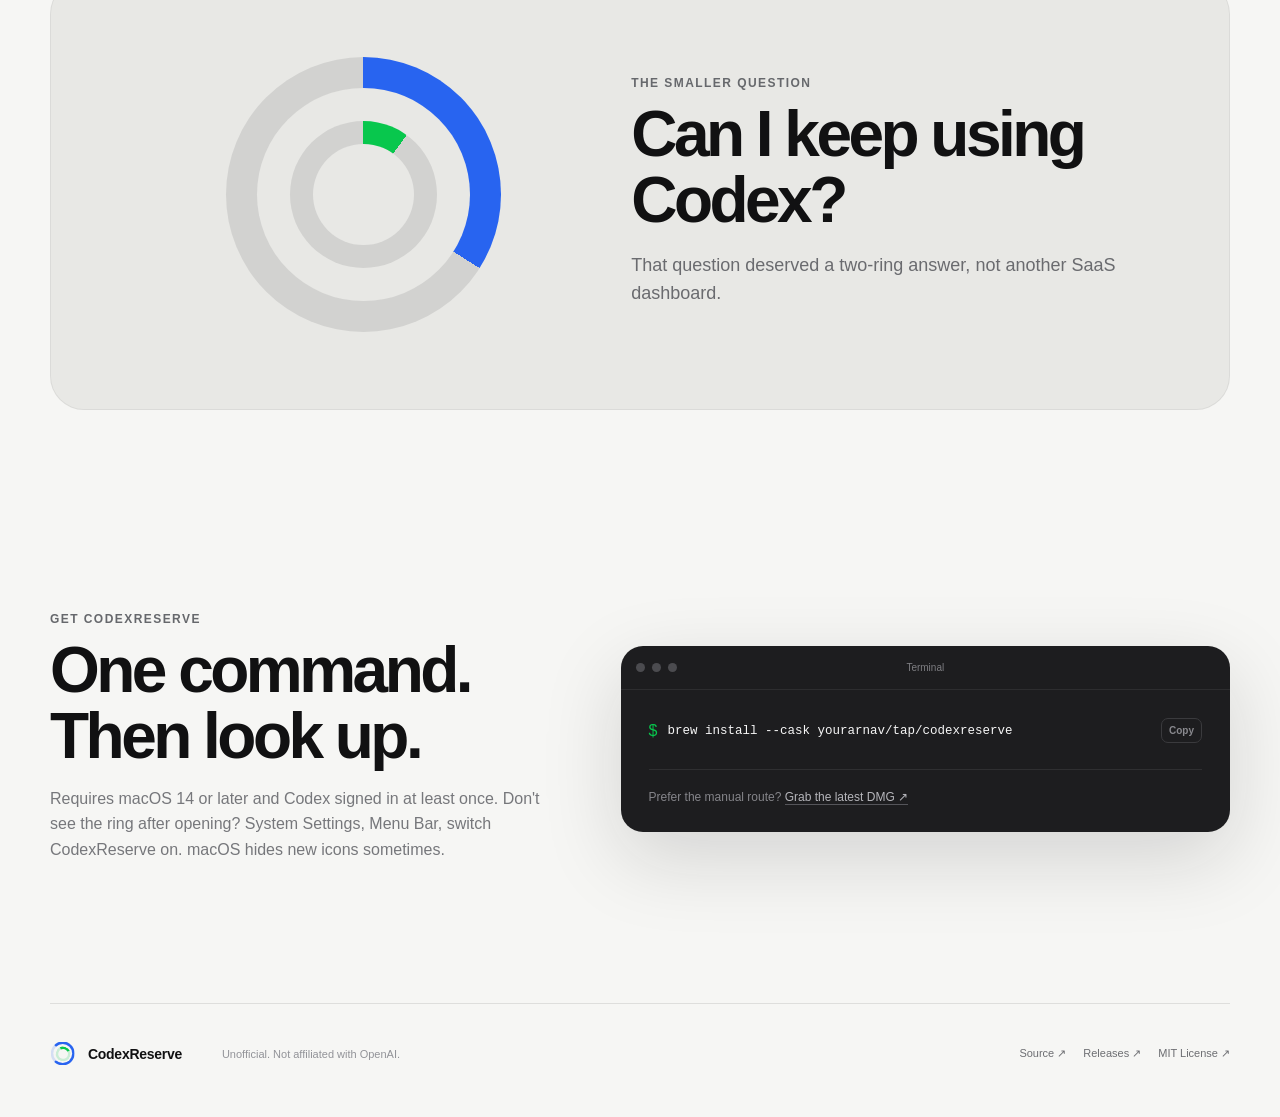
==== commit 6ed3f677: "Site: no em dashes" ====
--- a/Website/index.html
+++ b/Website/index.html
@@ -3,9 +3,9 @@
 <head>
   <meta charset="utf-8" />
   <meta name="viewport" content="width=device-width, initial-scale=1" />
-  <meta name="description" content="CodexReserve — a tiny native macOS menu bar app that shows your 5-hour and weekly Codex limits at a glance." />
+  <meta name="description" content="CodexReserve: a tiny native macOS menu bar app that shows your 5-hour and weekly Codex limits at a glance." />
   <meta name="theme-color" content="#f6f6f4" />
-  <title>CodexReserve — Know if you can keep coding.</title>
+  <title>CodexReserve: know if you can keep coding</title>
   <link rel="icon" href="assets/favicon.svg" type="image/svg+xml" />
   <link rel="stylesheet" href="styles.css" />
 </head>
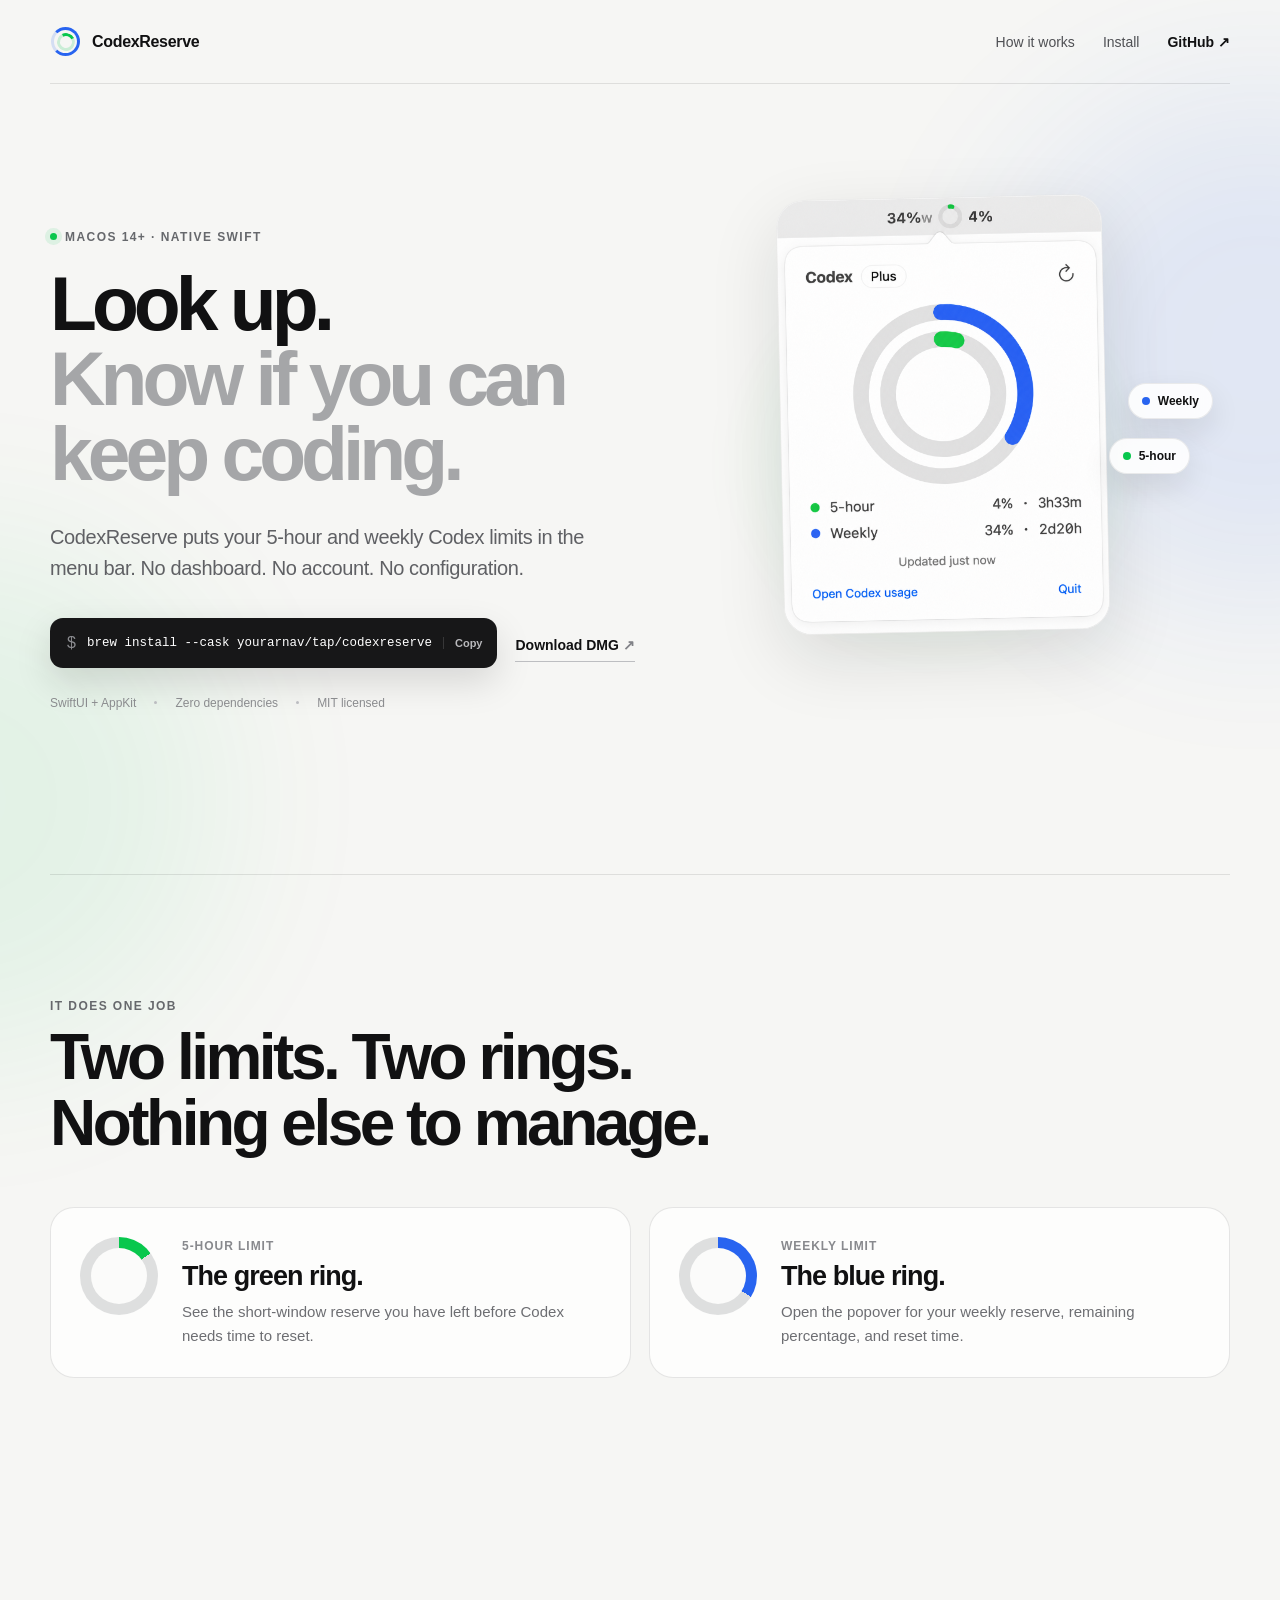
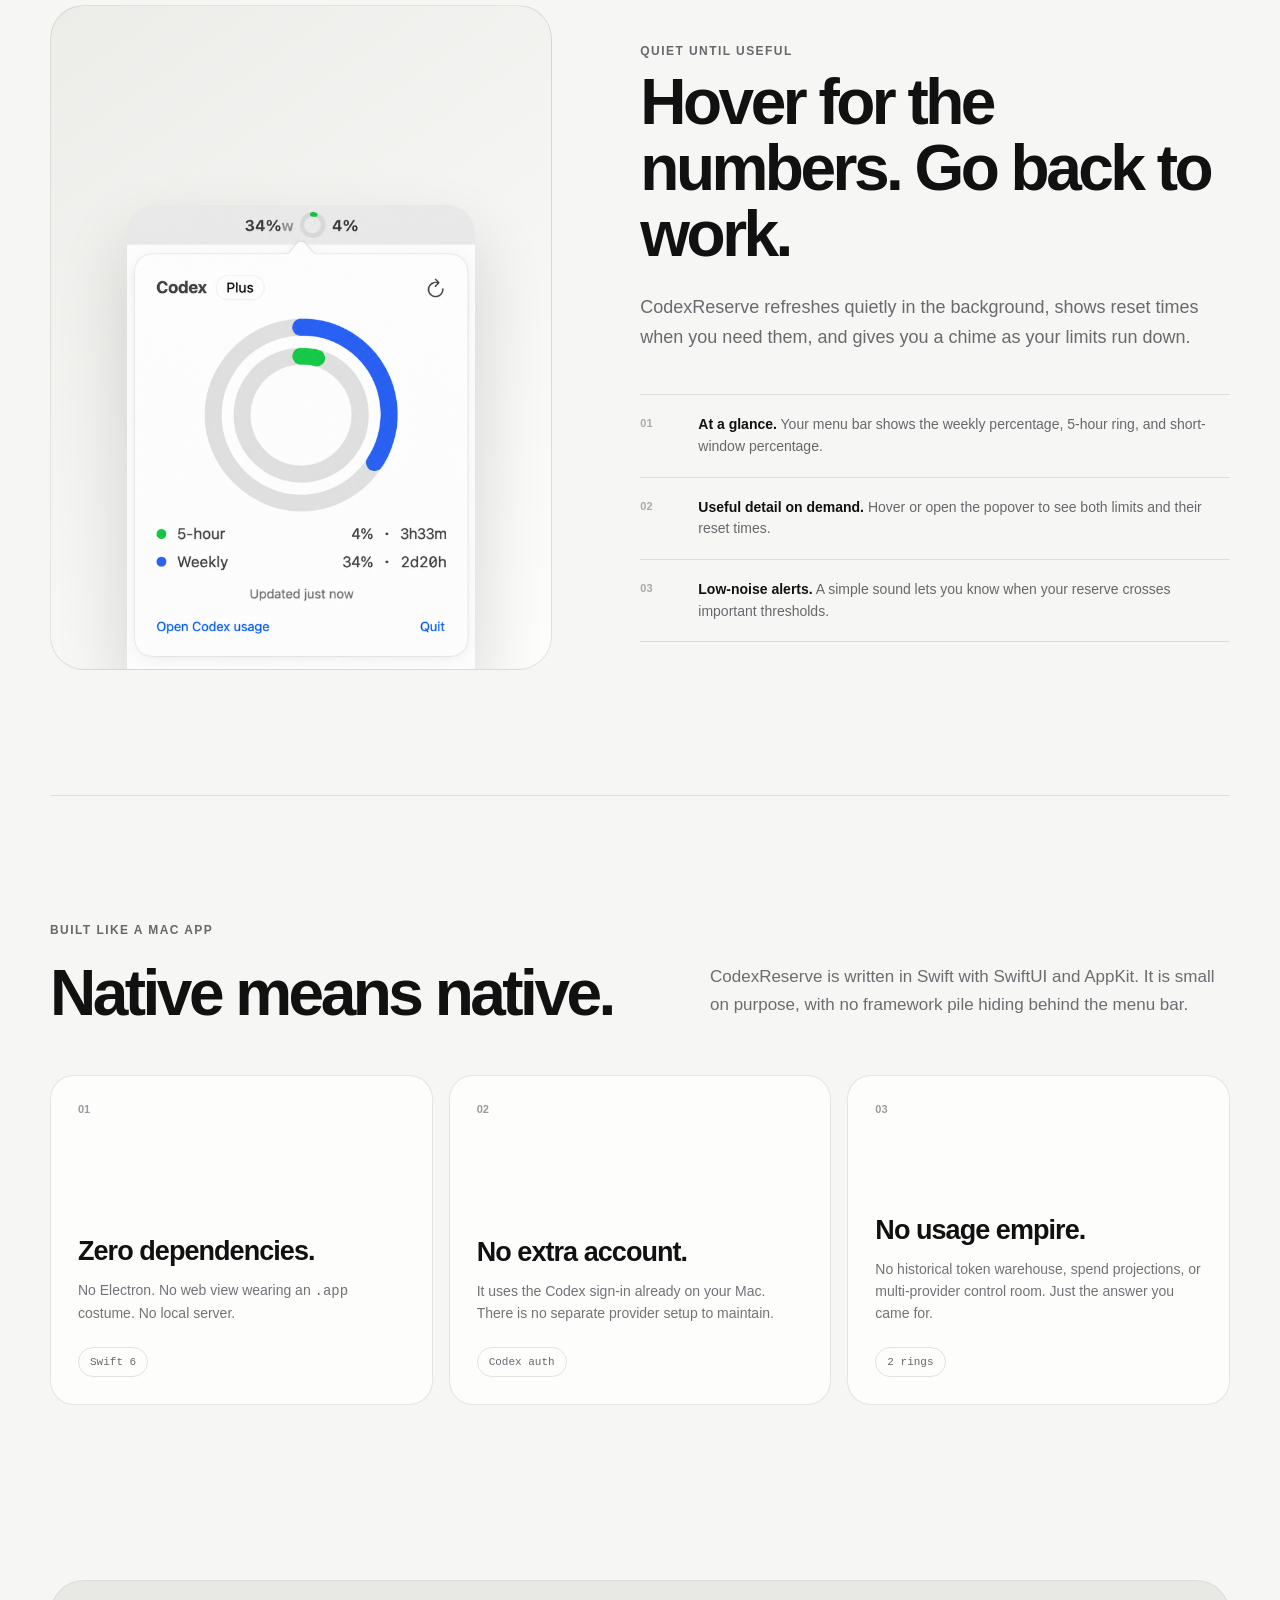
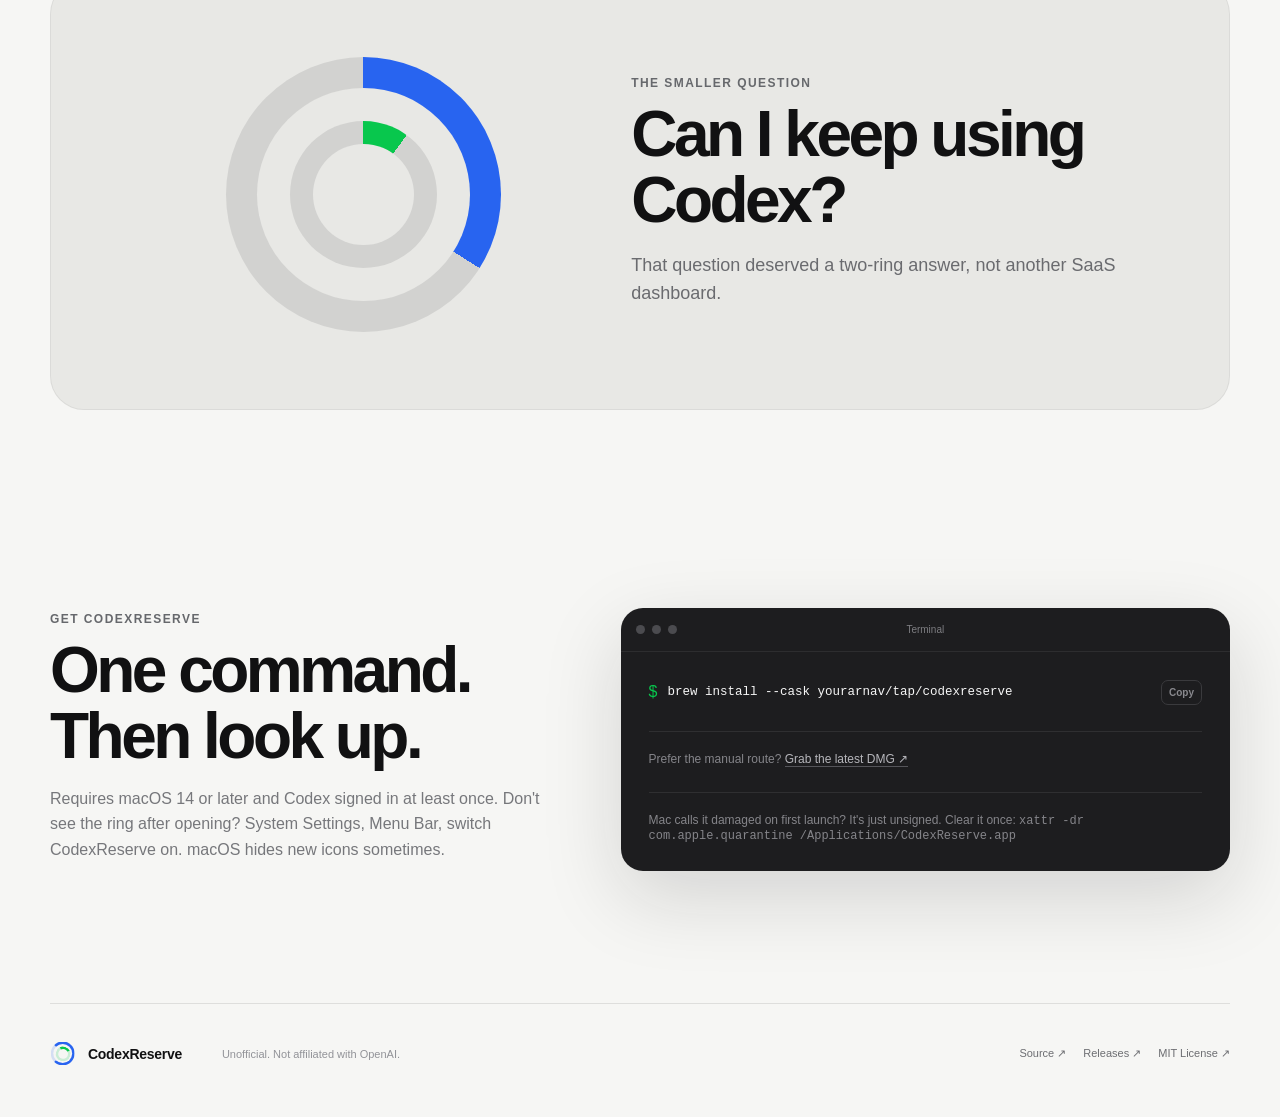
==== commit ca305970: "Site: Gatekeeper note, SEO tags, sitemap, lighter screenshot" ====
--- a/Website/index.html
+++ b/Website/index.html
@@ -5,6 +5,19 @@
   <meta name="viewport" content="width=device-width, initial-scale=1" />
   <meta name="description" content="CodexReserve: a tiny native macOS menu bar app that shows your 5-hour and weekly Codex limits at a glance." />
   <meta name="theme-color" content="#f6f6f4" />
+  <meta property="og:type" content="website" />
+  <meta property="og:site_name" content="CodexReserve" />
+  <meta property="og:title" content="CodexReserve: know if you can keep coding" />
+  <meta property="og:description" content="Two rings in your menu bar. Codex 5-hour and weekly limits, nothing else. Native macOS app, free and open source." />
+  <meta property="og:url" content="https://codex-reserve.vercel.app/" />
+  <meta property="og:image" content="https://codex-reserve.vercel.app/assets/pop.png" />
+  <meta name="twitter:card" content="summary_large_image" />
+  <meta name="twitter:title" content="CodexReserve: know if you can keep coding" />
+  <meta name="twitter:description" content="Two rings in your menu bar. Codex 5-hour and weekly limits, nothing else." />
+  <meta name="twitter:image" content="https://codex-reserve.vercel.app/assets/pop.png" />
+  <script type="application/ld+json">
+  {"@context":"https://schema.org","@type":"SoftwareApplication","name":"CodexReserve","operatingSystem":"macOS 14+","applicationCategory":"UtilitiesApplication","offers":{"@type":"Offer","price":"0"},"author":{"@type":"Person","name":"Arnav Attri"},"url":"https://codex-reserve.vercel.app/","downloadUrl":"https://github.com/yourarnav/CodexReserve/releases","license":"https://github.com/yourarnav/CodexReserve/blob/main/LICENSE"}
+  </script>
   <title>CodexReserve: know if you can keep coding</title>
   <link rel="icon" href="assets/favicon.svg" type="image/svg+xml" />
   <link rel="stylesheet" href="styles.css" />
@@ -156,6 +169,7 @@
             <span>$</span><code>brew install --cask yourarnav/tap/codexreserve</code><b>Copy</b>
           </button>
           <p class="terminal-note">Prefer the manual route? <a href="https://github.com/yourarnav/CodexReserve/releases" target="_blank" rel="noreferrer">Grab the latest DMG ↗</a></p>
+          <p class="terminal-note">Mac calls it damaged on first launch? It's just unsigned. Clear it once: <code>xattr -dr com.apple.quarantine /Applications/CodexReserve.app</code></p>
         </div>
       </div>
     </section>
